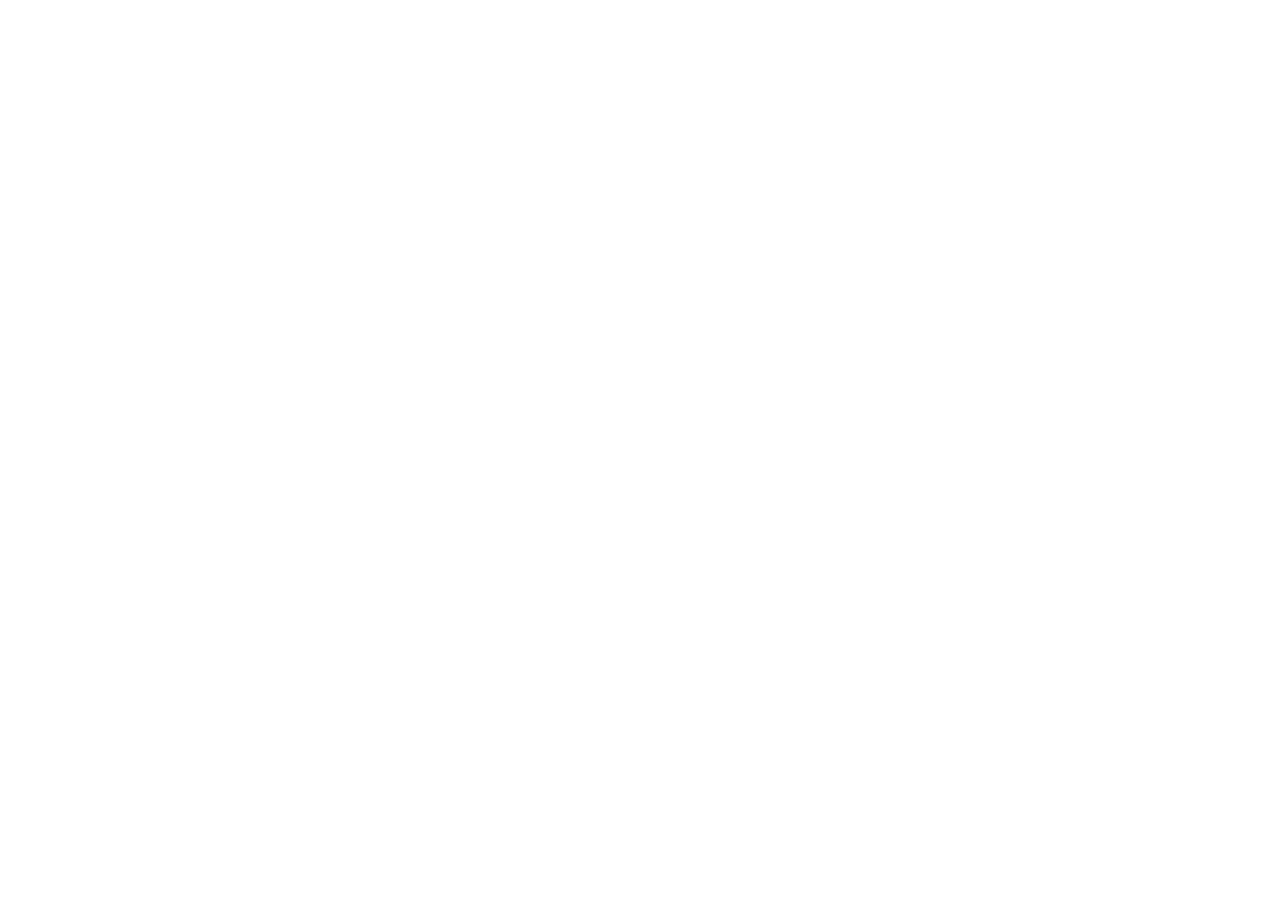
==== index.html @ 4a9e5aa3 "Added files" ====
<!DOCTYPE html>
<html>
<head>
  <!--
    If you are serving your web app in a path other than the root, change the
    href value below to reflect the base path you are serving from.

    The path provided below has to start and end with a slash "/" in order for
    it to work correctly.

    Fore more details:
    * https://developer.mozilla.org/en-US/docs/Web/HTML/Element/base
  -->
  <base href="/">

  <meta charset="UTF-8">
  <meta content="IE=Edge" http-equiv="X-UA-Compatible">
  <meta name="description" content="A new Flutter project.">

  <!-- iOS meta tags & icons -->
  <meta name="apple-mobile-web-app-capable" content="yes">
  <meta name="apple-mobile-web-app-status-bar-style" content="black">
  <meta name="apple-mobile-web-app-title" content="web_d">
  <link rel="apple-touch-icon" href="icons/Icon-192.png">

  <!-- Favicon -->
  <link rel="icon" type="image/png" href="favicon.png"/>

  <title>web_d</title>
  <link rel="manifest" href="manifest.json">
</head>
<body>
  <!-- This script installs service_worker.js to provide PWA functionality to
       application. For more information, see:
       https://developers.google.com/web/fundamentals/primers/service-workers -->
  <script>
    if ('serviceWorker' in navigator) {
      window.addEventListener('flutter-first-frame', function () {
        navigator.serviceWorker.register('flutter_service_worker.js?v=2835174766');
      });
    }
  </script>
  <script src="main.dart.js" type="application/javascript"></script>
</body>
</html>
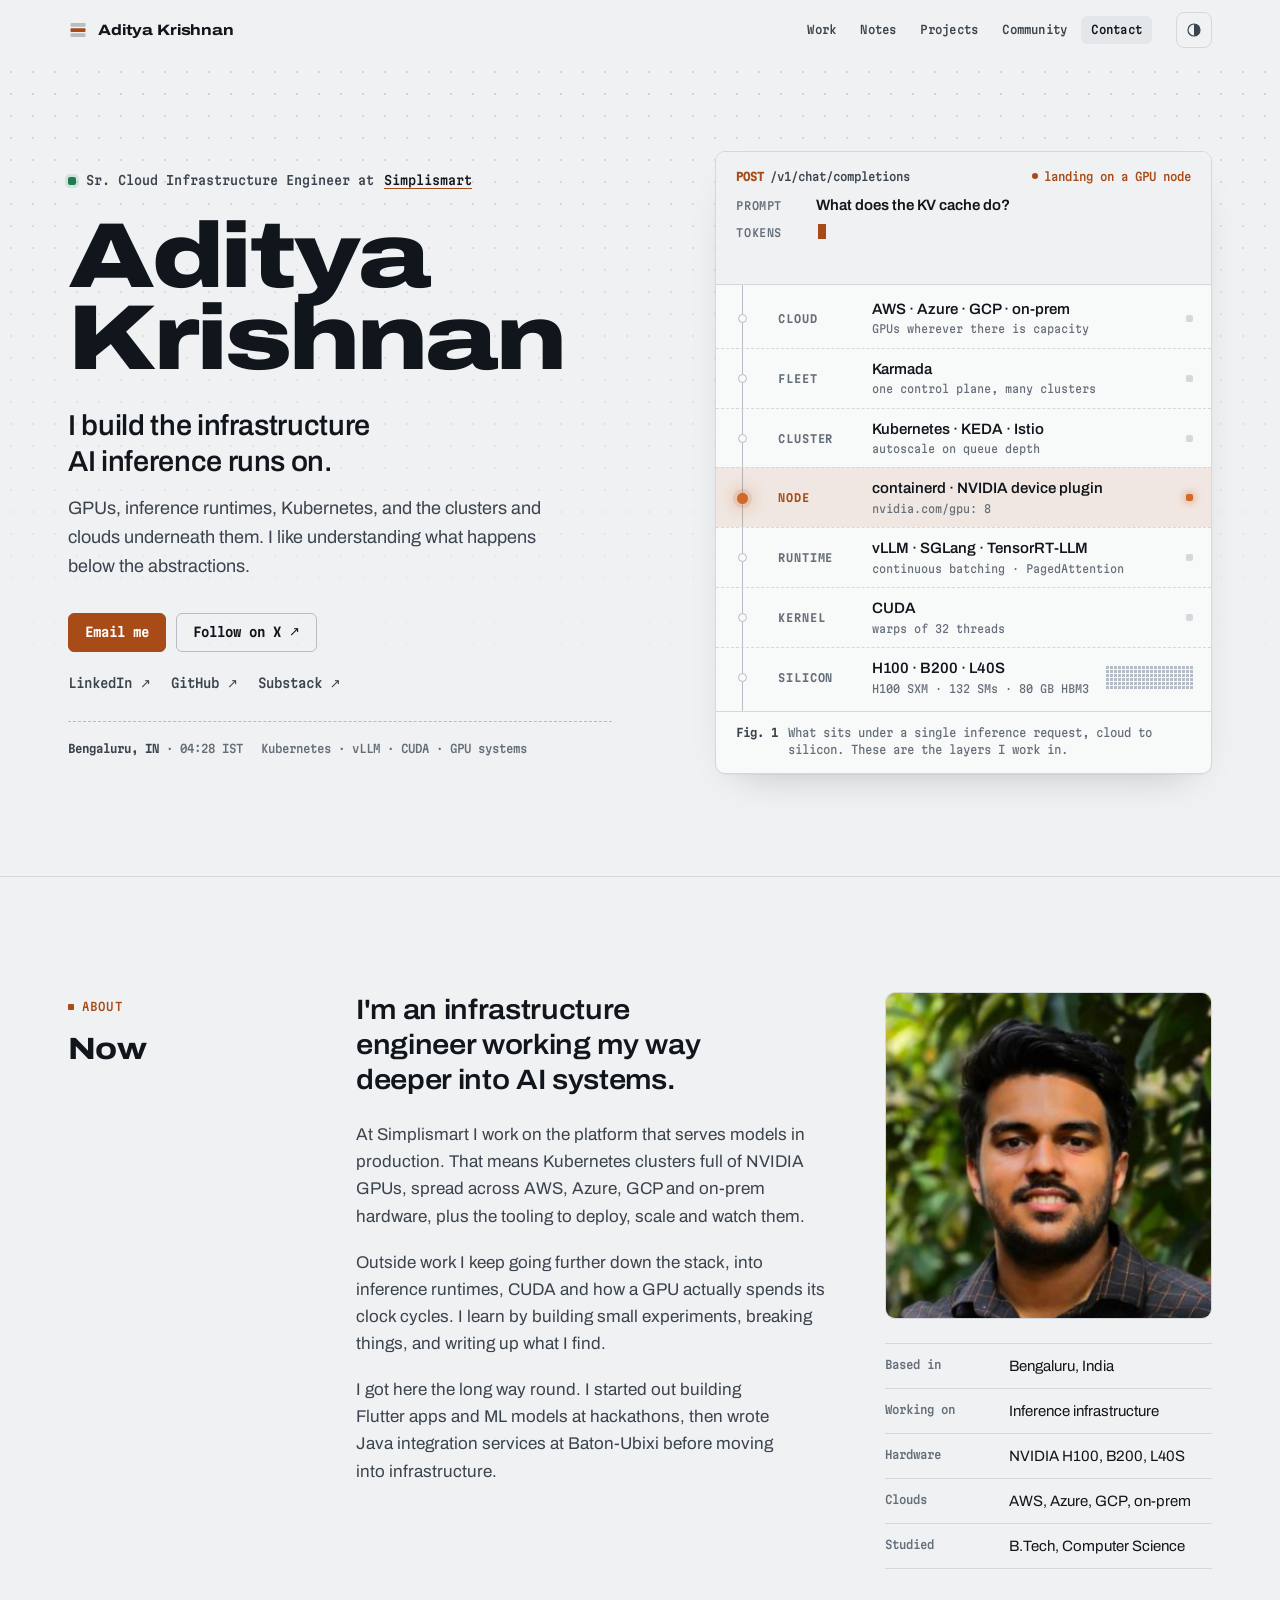
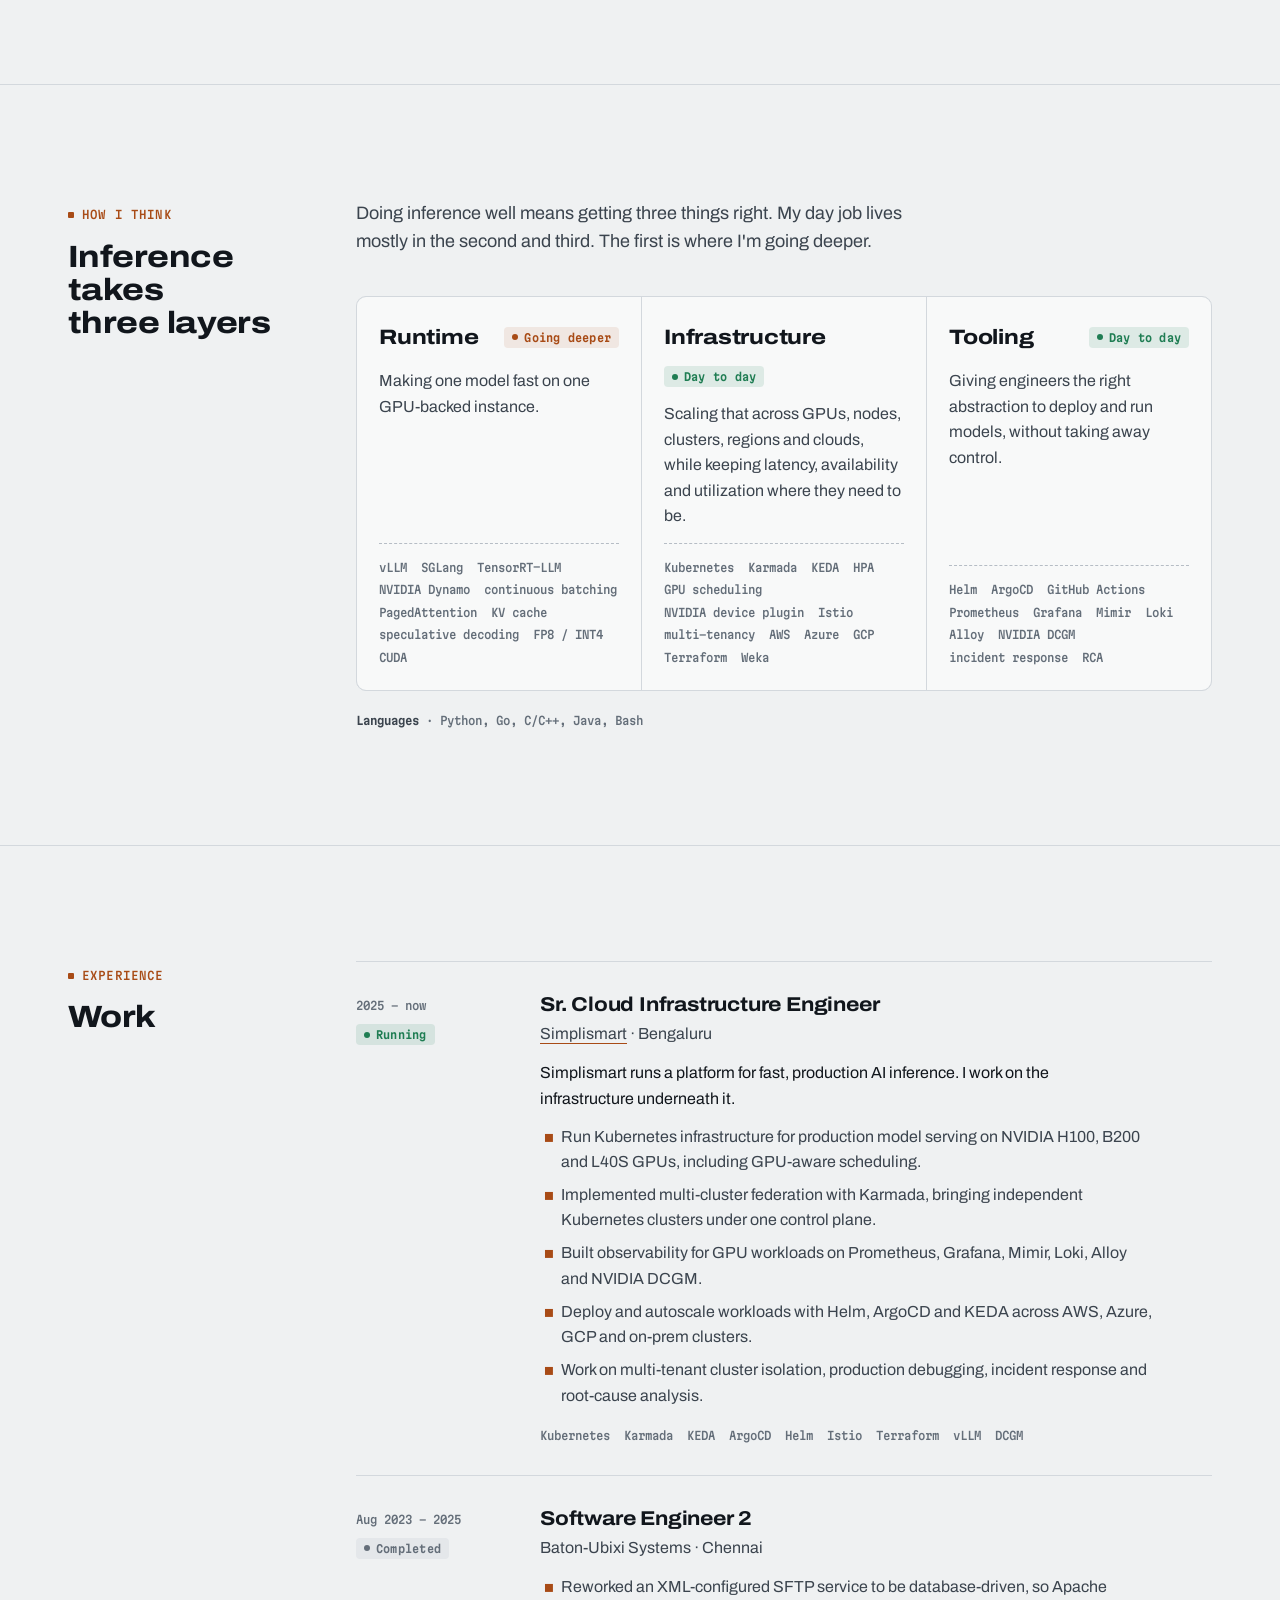
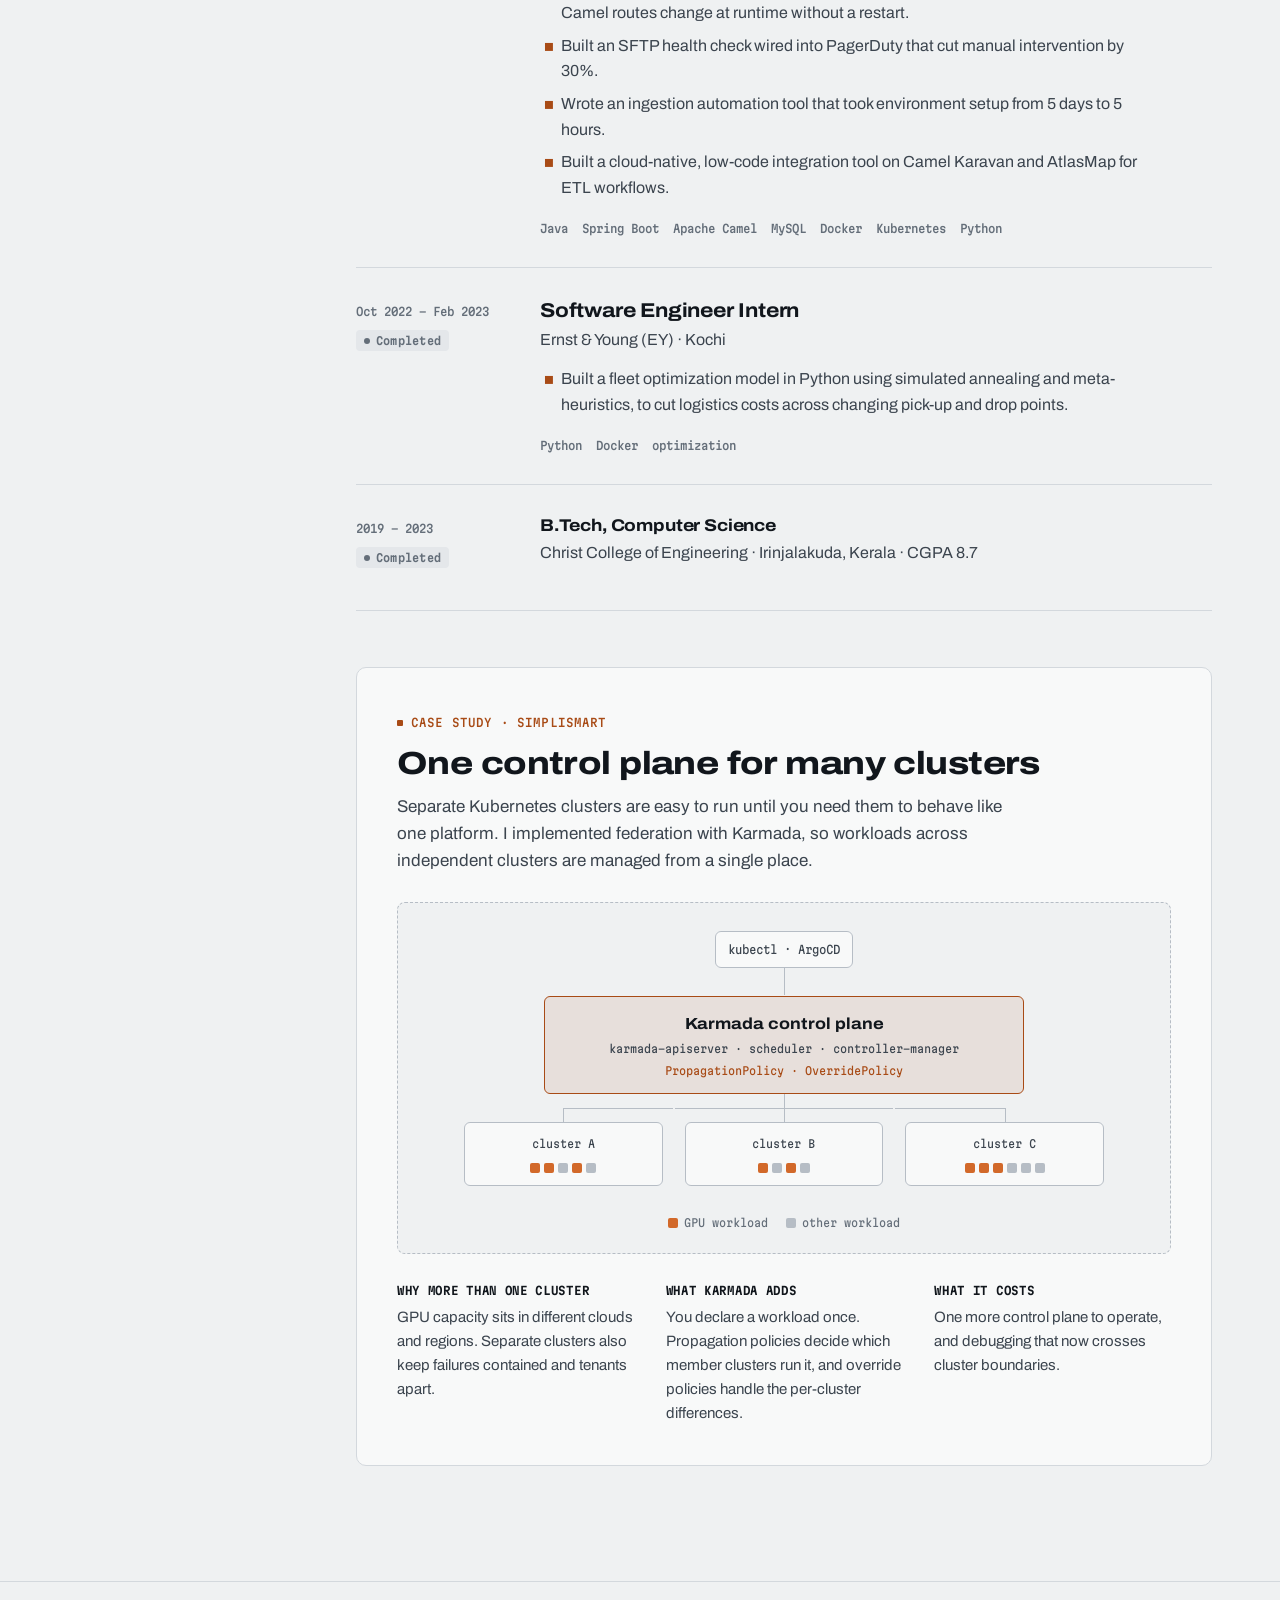
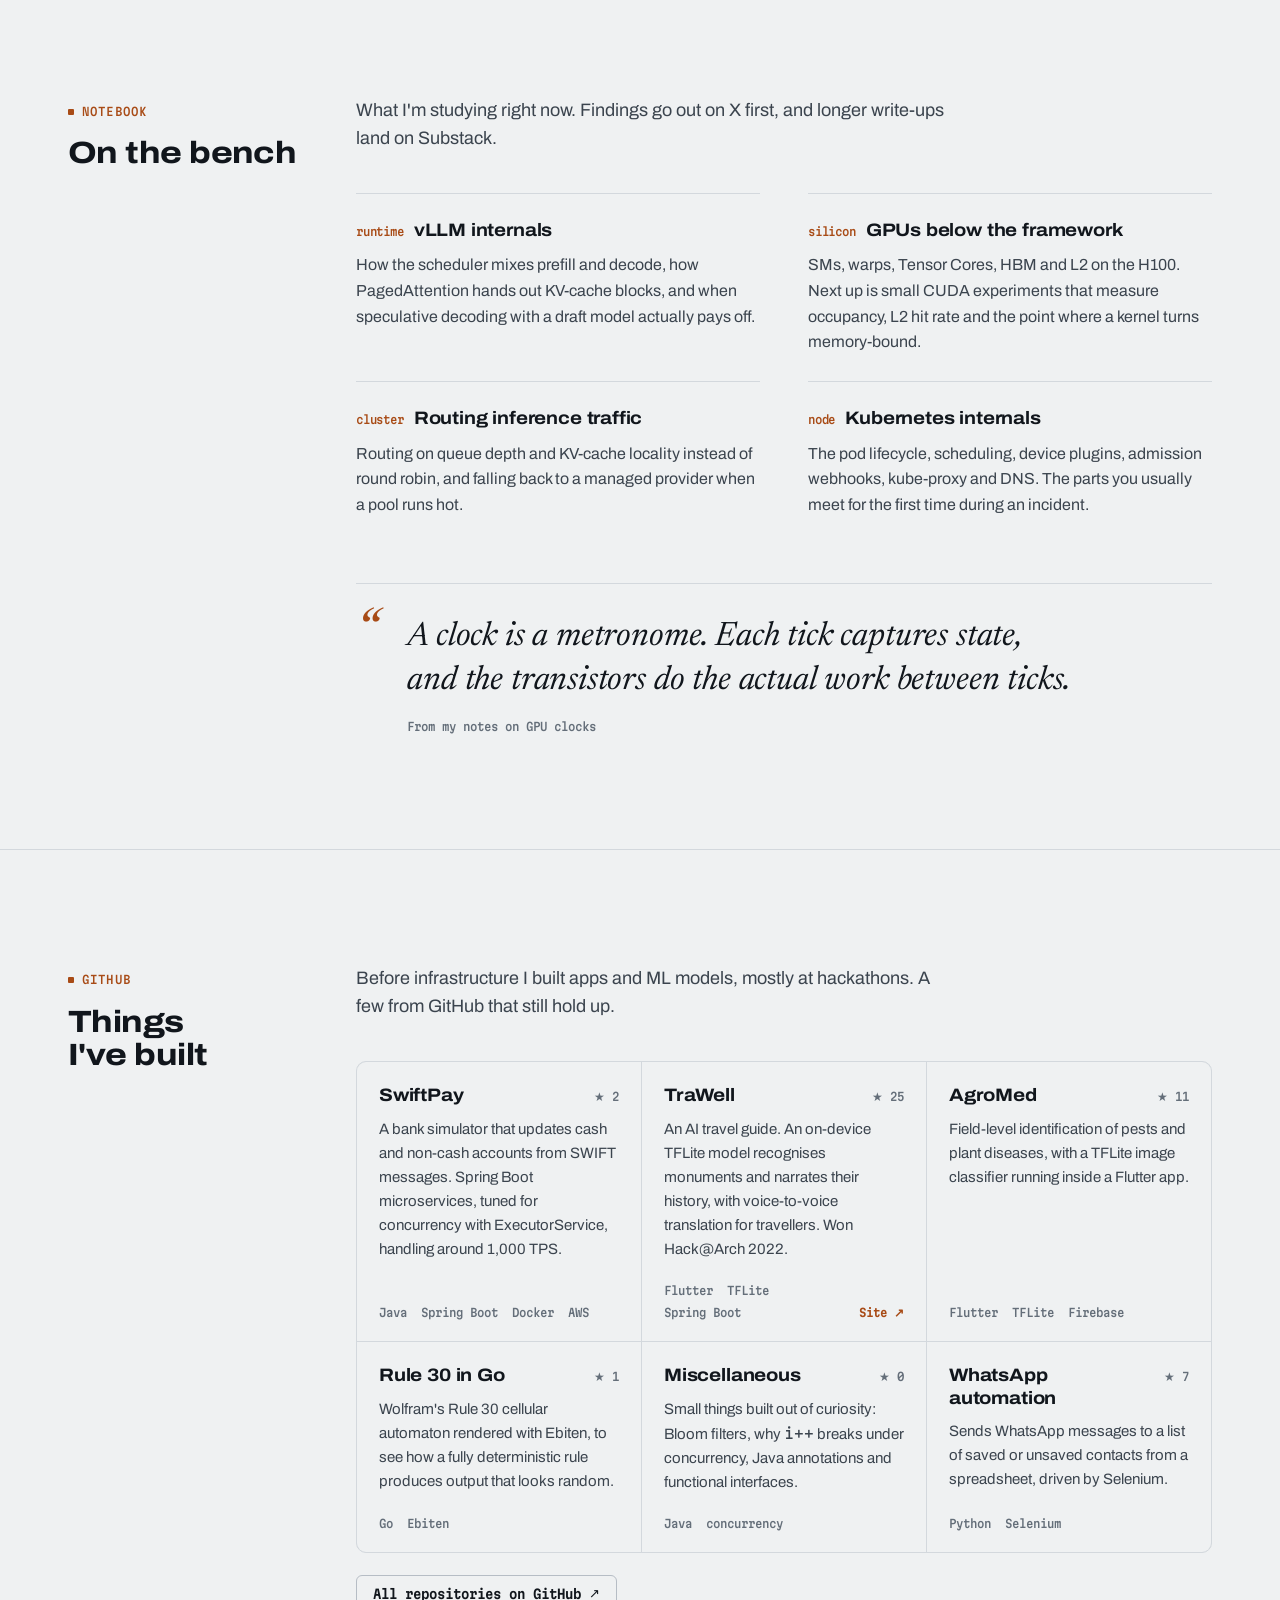
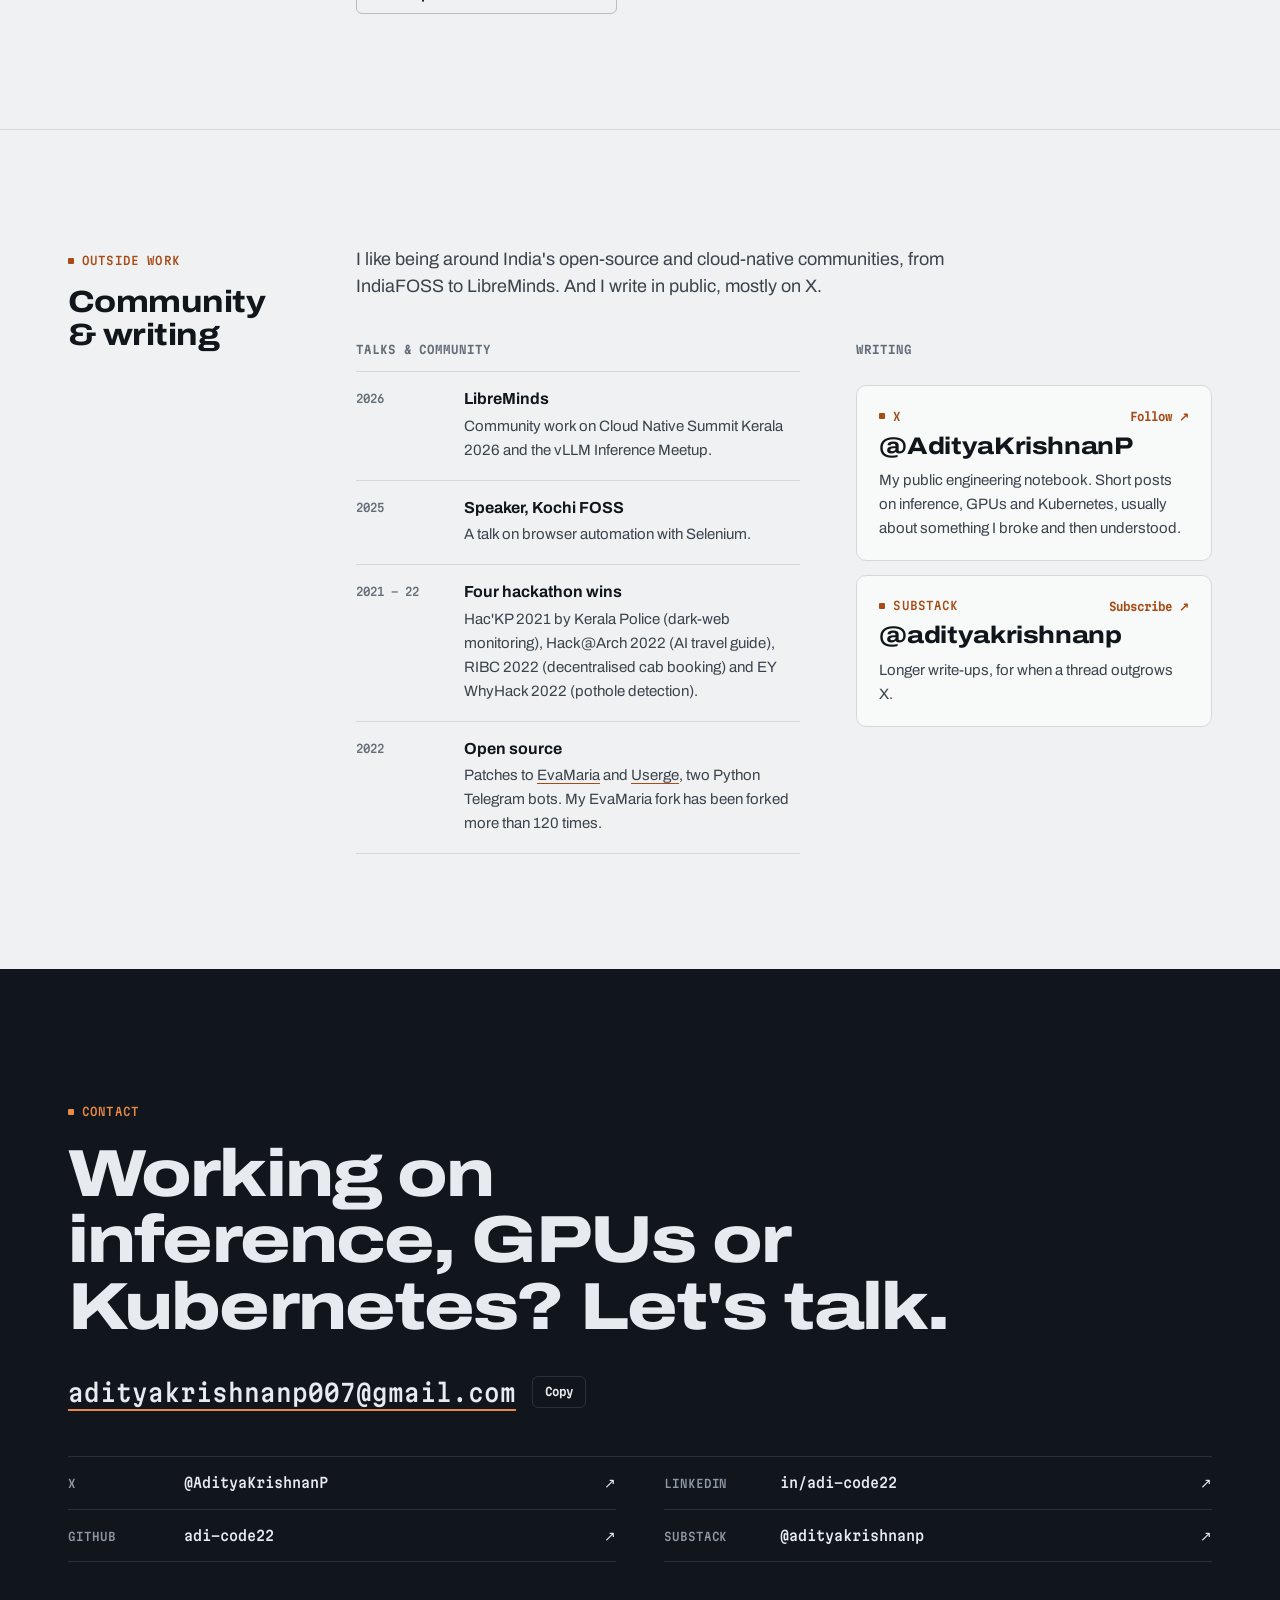
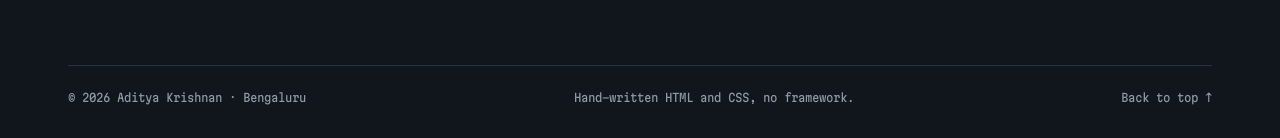
==== commit 4e864602: "Rebuild site as a static AI infrastructure portfolio Replace the compiled Flutter web build with han" ====
--- a/index.html
+++ b/index.html
@@ -1,45 +1,595 @@
-<!DOCTYPE html>
-<html>
+<!doctype html>
+<html lang="en">
 <head>
-  <!--
-    If you are serving your web app in a path other than the root, change the
-    href value below to reflect the base path you are serving from.
-
-    The path provided below has to start and end with a slash "/" in order for
-    it to work correctly.
-
-    Fore more details:
-    * https://developer.mozilla.org/en-US/docs/Web/HTML/Element/base
-  -->
-  <base href="/">
-
-  <meta charset="UTF-8">
-  <meta content="IE=Edge" http-equiv="X-UA-Compatible">
-  <meta name="description" content="A new Flutter project.">
-
-  <!-- iOS meta tags & icons -->
-  <meta name="apple-mobile-web-app-capable" content="yes">
-  <meta name="apple-mobile-web-app-status-bar-style" content="black">
-  <meta name="apple-mobile-web-app-title" content="web_d">
-  <link rel="apple-touch-icon" href="icons/Icon-192.png">
-
-  <!-- Favicon -->
-  <link rel="icon" type="image/png" href="favicon.png"/>
-
-  <title>web_d</title>
+  <meta charset="utf-8">
+  <meta name="viewport" content="width=device-width, initial-scale=1, viewport-fit=cover">
+  <title>Aditya Krishnan · AI infrastructure engineer</title>
+  <meta name="description" content="Aditya Krishnan is a Sr. Cloud Infrastructure Engineer at Simplismart in Bengaluru. He builds the infrastructure behind AI inference: GPUs, inference runtimes, Kubernetes, and multi-cluster, multi-cloud platforms.">
+  <meta name="author" content="Aditya Krishnan">
+  <link rel="canonical" href="https://imaditya.tech/">
+
+  <meta name="theme-color" content="#eff1f2" media="(prefers-color-scheme: light)">
+  <meta name="theme-color" content="#0b0f14" media="(prefers-color-scheme: dark)">
+
+  <meta property="og:type" content="profile">
+  <meta property="og:site_name" content="Aditya Krishnan">
+  <meta property="og:title" content="Aditya Krishnan · AI infrastructure engineer">
+  <meta property="og:description" content="Building the infrastructure behind AI inference. GPUs, inference runtimes, Kubernetes, and the clusters and clouds underneath them.">
+  <meta property="og:url" content="https://imaditya.tech/">
+  <meta property="og:image" content="https://imaditya.tech/assets/img/og.png">
+  <meta property="og:image:width" content="1200">
+  <meta property="og:image:height" content="630">
+  <meta property="og:image:alt" content="Aditya Krishnan, AI infrastructure engineer. Building the infrastructure behind AI inference.">
+  <meta property="profile:first_name" content="Aditya">
+  <meta property="profile:last_name" content="Krishnan">
+  <meta name="twitter:card" content="summary_large_image">
+  <meta name="twitter:site" content="@AdityaKrishnanP">
+  <meta name="twitter:creator" content="@AdityaKrishnanP">
+
+  <link rel="icon" href="favicon.svg" type="image/svg+xml">
+  <link rel="icon" href="favicon.png" type="image/png" sizes="48x48">
+  <link rel="apple-touch-icon" href="icons/apple-touch-icon.png">
   <link rel="manifest" href="manifest.json">
+
+  <link rel="preconnect" href="https://fonts.googleapis.com">
+  <link rel="preconnect" href="https://fonts.gstatic.com" crossorigin>
+  <link rel="stylesheet" href="https://fonts.googleapis.com/css2?family=Archivo:ital,wdth,wght@0,62..125,100..900;1,62..125,100..900&family=Martian+Mono:wdth,wght@75..112.5,100..800&family=Newsreader:ital,opsz,wght@1,6..72,400&display=swap">
+  <link rel="stylesheet" href="assets/css/site.css">
+
+  <script>
+    try {
+      var t = localStorage.getItem("theme");
+      if (t === "light" || t === "dark") document.documentElement.setAttribute("data-theme", t);
+    } catch (e) {}
+  </script>
+
+  <script type="application/ld+json">
+  {
+    "@context": "https://schema.org",
+    "@type": "Person",
+    "name": "Aditya Krishnan",
+    "url": "https://imaditya.tech/",
+    "image": "https://imaditya.tech/assets/img/aditya.jpg",
+    "jobTitle": "Sr. Cloud Infrastructure Engineer",
+    "worksFor": { "@type": "Organization", "name": "Simplismart", "url": "https://simplismart.ai" },
+    "address": { "@type": "PostalAddress", "addressLocality": "Bengaluru", "addressCountry": "IN" },
+    "alumniOf": { "@type": "CollegeOrUniversity", "name": "Christ College of Engineering, Irinjalakuda" },
+    "email": "mailto:adityakrishnanp007@gmail.com",
+    "knowsAbout": ["AI inference infrastructure", "Kubernetes", "GPU infrastructure", "vLLM", "CUDA", "Karmada", "Multi-cluster Kubernetes", "Observability", "Cloud infrastructure"],
+    "sameAs": [
+      "https://x.com/AdityaKrishnanP",
+      "https://www.linkedin.com/in/adi-code22/",
+      "https://github.com/adi-code22",
+      "https://substack.com/@adityakrishnanp"
+    ]
+  }
+  </script>
 </head>
 <body>
-  <!-- This script installs service_worker.js to provide PWA functionality to
-       application. For more information, see:
-       https://developers.google.com/web/fundamentals/primers/service-workers -->
-  <script>
-    if ('serviceWorker' in navigator) {
-      window.addEventListener('flutter-first-frame', function () {
-        navigator.serviceWorker.register('flutter_service_worker.js?v=2835174766');
-      });
-    }
-  </script>
-  <script src="main.dart.js" type="application/javascript"></script>
+  <a class="skip" href="#main">Skip to content</a>
+
+  <header class="nav" id="nav">
+    <div class="wrap nav__inner">
+      <a class="brand" href="#top" aria-label="Aditya Krishnan, back to top">
+        <svg class="brand__mark" viewBox="0 0 24 24" aria-hidden="true">
+          <rect x="3" y="3.5" width="18" height="4.5" rx="1"></rect>
+          <rect class="hl" x="3" y="9.75" width="18" height="4.5" rx="1"></rect>
+          <rect x="3" y="16" width="18" height="4.5" rx="1"></rect>
+        </svg>
+        <span>Aditya Krishnan</span>
+      </a>
+      <nav aria-label="Sections">
+        <ul class="nav__links">
+          <li><a href="#work">Work</a></li>
+          <li><a href="#bench">Notes</a></li>
+          <li><a href="#projects">Projects</a></li>
+          <li><a href="#community">Community</a></li>
+          <li class="nav__keep"><a href="#contact">Contact</a></li>
+        </ul>
+      </nav>
+      <button class="theme-toggle" id="theme-toggle" type="button" aria-label="Switch theme">
+        <svg viewBox="0 0 24 24" aria-hidden="true">
+          <circle cx="12" cy="12" r="8" fill="none" stroke="currentColor" stroke-width="1.6"></circle>
+          <path d="M12 4a8 8 0 0 1 0 16z" fill="currentColor"></path>
+        </svg>
+      </button>
+    </div>
+  </header>
+
+  <main id="main">
+
+    <!-- hero -->
+    <div class="hero-shell" id="top">
+      <section class="wrap hero" aria-labelledby="hero-name">
+        <div class="hero__text">
+          <p class="eyebrow"><span class="led" aria-hidden="true"></span>Sr. Cloud Infrastructure Engineer at <a href="https://simplismart.ai" rel="noopener">Simplismart</a></p>
+          <h1 class="hero__name" id="hero-name"><span>Aditya</span><span>Krishnan</span></h1>
+          <p class="hero__thesis">I build the infrastructure AI inference runs on.</p>
+          <p class="hero__sub">GPUs, inference runtimes, Kubernetes, and the clusters and clouds underneath them. I like understanding what happens below the abstractions.</p>
+          <div class="hero__actions">
+            <a class="btn btn--primary" href="mailto:adityakrishnanp007@gmail.com">Email me</a>
+            <a class="btn" href="https://x.com/AdityaKrishnanP" rel="noopener">Follow on X <span class="arrow" aria-hidden="true">↗</span></a>
+            <!-- Unhide once an up-to-date résumé is at resume/Adityakrishnan.pdf -->
+            <a class="btn" href="resume/Adityakrishnan.pdf" hidden>Résumé (PDF)</a>
+          </div>
+          <ul class="hero__links">
+            <li><a href="https://www.linkedin.com/in/adi-code22/" rel="noopener">LinkedIn <span class="arrow" aria-hidden="true">↗</span></a></li>
+            <li><a href="https://github.com/adi-code22" rel="noopener">GitHub <span class="arrow" aria-hidden="true">↗</span></a></li>
+            <li><a href="https://substack.com/@adityakrishnanp" rel="noopener">Substack <span class="arrow" aria-hidden="true">↗</span></a></li>
+          </ul>
+          <p class="hero__meta">
+            <span><b>Bengaluru, IN</b> · <time id="local-time">IST</time></span>
+            <span>Kubernetes · vLLM · CUDA · GPU systems</span>
+          </p>
+        </div>
+
+        <figure class="stack" id="stack" aria-labelledby="stack-cap">
+          <div class="stack__head">
+            <div class="stack__req">
+              <span><span class="stack__verb">POST</span>/v1/chat/completions</span>
+              <span class="stack__status" id="stack-status" data-state="ok">200 OK</span>
+            </div>
+            <dl class="stack__io">
+              <dt>Prompt</dt>
+              <dd class="stack__prompt" id="stack-prompt">What does the KV cache do?</dd>
+              <dt>Tokens</dt>
+              <dd class="stack__answer">
+                <span class="stack__sizer" aria-hidden="true">Decode is memory-bound. Batching reuses every weight read from HBM across many requests at once.</span>
+                <span class="stack__resp" id="stack-resp">It keeps the keys and values of tokens already processed, so each new token only computes its own.</span>
+              </dd>
+            </dl>
+          </div>
+
+          <div class="stack__body">
+            <ol class="stack__layers">
+              <li class="layer" data-status="entering a region">
+                <span class="layer__node" aria-hidden="true"></span>
+                <span class="layer__name">Cloud</span>
+                <span class="layer__what"><span class="layer__tools">AWS · Azure · GCP · on-prem</span><span class="layer__spec">GPUs wherever there is capacity</span></span>
+                <span class="layer__led" aria-hidden="true"></span>
+              </li>
+              <li class="layer" data-status="picking a cluster">
+                <span class="layer__node" aria-hidden="true"></span>
+                <span class="layer__name">Fleet</span>
+                <span class="layer__what"><span class="layer__tools">Karmada</span><span class="layer__spec">one control plane, many clusters</span></span>
+                <span class="layer__led" aria-hidden="true"></span>
+              </li>
+              <li class="layer" data-status="routing to a replica">
+                <span class="layer__node" aria-hidden="true"></span>
+                <span class="layer__name">Cluster</span>
+                <span class="layer__what"><span class="layer__tools">Kubernetes · KEDA · Istio</span><span class="layer__spec">autoscale on queue depth</span></span>
+                <span class="layer__led" aria-hidden="true"></span>
+              </li>
+              <li class="layer" data-status="landing on a GPU node">
+                <span class="layer__node" aria-hidden="true"></span>
+                <span class="layer__name">Node</span>
+                <span class="layer__what"><span class="layer__tools">containerd · NVIDIA device plugin</span><span class="layer__spec">nvidia.com/gpu: 8</span></span>
+                <span class="layer__led" aria-hidden="true"></span>
+              </li>
+              <li class="layer" data-status="joining a running batch">
+                <span class="layer__node" aria-hidden="true"></span>
+                <span class="layer__name">Runtime</span>
+                <span class="layer__what"><span class="layer__tools">vLLM · SGLang · TensorRT-LLM</span><span class="layer__spec">continuous batching · PagedAttention</span></span>
+                <span class="layer__led" aria-hidden="true"></span>
+              </li>
+              <li class="layer" data-status="launching kernels">
+                <span class="layer__node" aria-hidden="true"></span>
+                <span class="layer__name">Kernel</span>
+                <span class="layer__what"><span class="layer__tools">CUDA</span><span class="layer__spec">warps of 32 threads</span></span>
+                <span class="layer__led" aria-hidden="true"></span>
+              </li>
+              <li class="layer" data-status="running on 132 SMs">
+                <span class="layer__node" aria-hidden="true"></span>
+                <span class="layer__name">Silicon</span>
+                <span class="layer__what"><span class="layer__tools">H100 · B200 · L40S</span><span class="layer__spec">H100 SXM · 132 SMs · 80 GB HBM3</span></span>
+                <span class="sm-grid" id="sm-grid" aria-hidden="true"></span>
+              </li>
+            </ol>
+            <span class="stack__packet" id="stack-packet" aria-hidden="true"></span>
+          </div>
+
+          <figcaption class="stack__cap" id="stack-cap"><b>Fig. 1</b><span>What sits under a single inference request, cloud to silicon. These are the layers I work in.</span></figcaption>
+        </figure>
+      </section>
+    </div>
+
+    <!-- now -->
+    <section class="section" id="now" aria-labelledby="now-h">
+      <div class="wrap section__grid">
+        <header class="section__head">
+          <p class="label">About</p>
+          <h2 class="section__title" id="now-h">Now</h2>
+        </header>
+
+        <div class="now">
+          <div>
+            <p class="now__opener">I'm an infrastructure engineer working my way deeper into AI systems.</p>
+            <div class="prose">
+              <p>At Simplismart I work on the platform that serves models in production. That means Kubernetes clusters full of NVIDIA GPUs, spread across AWS, Azure, GCP and on-prem hardware, plus the tooling to deploy, scale and watch them.</p>
+              <p>Outside work I keep going further down the stack, into inference runtimes, CUDA and how a GPU actually spends its clock cycles. I learn by building small experiments, breaking things, and writing up what I find.</p>
+              <p>I got here the long way round. I started out building Flutter apps and ML models at hackathons, then wrote Java integration services at Baton-Ubixi before moving into infrastructure.</p>
+            </div>
+          </div>
+
+          <div class="now__side">
+            <figure class="now__photo">
+              <img src="assets/img/aditya.jpg" alt="Portrait of Aditya Krishnan" width="720" height="720" loading="lazy" decoding="async">
+            </figure>
+            <dl class="facts">
+              <div><dt>Based in</dt><dd>Bengaluru, India</dd></div>
+              <div><dt>Working on</dt><dd>Inference infrastructure</dd></div>
+              <div><dt>Hardware</dt><dd>NVIDIA H100, B200, L40S</dd></div>
+              <div><dt>Clouds</dt><dd>AWS, Azure, GCP, on-prem</dd></div>
+              <div><dt>Studied</dt><dd>B.Tech, Computer Science</dd></div>
+            </dl>
+          </div>
+        </div>
+      </div>
+    </section>
+
+    <!-- three layers -->
+    <section class="section" id="layers" aria-labelledby="layers-h">
+      <div class="wrap section__grid">
+        <header class="section__head">
+          <p class="label">How I think</p>
+          <h2 class="section__title" id="layers-h">Inference takes three layers</h2>
+        </header>
+
+        <div>
+          <p class="lead">Doing inference well means getting three things right. My day job lives mostly in the second and third. The first is where I'm going deeper.</p>
+          <div class="layers3">
+            <article class="layer3">
+              <div class="layer3__top">
+                <h3>Runtime</h3>
+                <span class="pill pill--accent">Going deeper</span>
+              </div>
+              <p>Making one model fast on one GPU-backed instance.</p>
+              <ul class="tags">
+                <li>vLLM</li><li>SGLang</li><li>TensorRT-LLM</li><li>NVIDIA Dynamo</li><li>continuous batching</li><li>PagedAttention</li><li>KV cache</li><li>speculative decoding</li><li>FP8 / INT4</li><li>CUDA</li>
+              </ul>
+            </article>
+            <article class="layer3">
+              <div class="layer3__top">
+                <h3>Infrastructure</h3>
+                <span class="pill pill--ok">Day to day</span>
+              </div>
+              <p>Scaling that across GPUs, nodes, clusters, regions and clouds, while keeping latency, availability and utilization where they need to be.</p>
+              <ul class="tags">
+                <li>Kubernetes</li><li>Karmada</li><li>KEDA</li><li>HPA</li><li>GPU scheduling</li><li>NVIDIA device plugin</li><li>Istio</li><li>multi-tenancy</li><li>AWS</li><li>Azure</li><li>GCP</li><li>Terraform</li><li>Weka</li>
+              </ul>
+            </article>
+            <article class="layer3">
+              <div class="layer3__top">
+                <h3>Tooling</h3>
+                <span class="pill pill--ok">Day to day</span>
+              </div>
+              <p>Giving engineers the right abstraction to deploy and run models, without taking away control.</p>
+              <ul class="tags">
+                <li>Helm</li><li>ArgoCD</li><li>GitHub Actions</li><li>Prometheus</li><li>Grafana</li><li>Mimir</li><li>Loki</li><li>Alloy</li><li>NVIDIA DCGM</li><li>incident response</li><li>RCA</li>
+              </ul>
+            </article>
+          </div>
+          <p class="langs"><b>Languages</b> · Python, Go, C/C++, Java, Bash</p>
+        </div>
+      </div>
+    </section>
+
+    <!-- work -->
+    <section class="section" id="work" aria-labelledby="work-h">
+      <div class="wrap section__grid">
+        <header class="section__head">
+          <p class="label">Experience</p>
+          <h2 class="section__title" id="work-h">Work</h2>
+        </header>
+
+        <div>
+          <div class="jobs">
+            <article class="job">
+              <div class="job__when"><span>2025 – now</span><span class="pill pill--ok">Running</span></div>
+              <div>
+                <h3 class="job__role">Sr. Cloud Infrastructure Engineer</h3>
+                <p class="job__org"><a href="https://simplismart.ai" rel="noopener">Simplismart</a> · Bengaluru</p>
+                <p class="job__summary">Simplismart runs a platform for fast, production AI inference. I work on the infrastructure underneath it.</p>
+                <ul class="job__points">
+                  <li>Run Kubernetes infrastructure for production model serving on NVIDIA H100, B200 and L40S GPUs, including GPU-aware scheduling.</li>
+                  <li>Implemented multi-cluster federation with Karmada, bringing independent Kubernetes clusters under one control plane.</li>
+                  <li>Built observability for GPU workloads on Prometheus, Grafana, Mimir, Loki, Alloy and NVIDIA DCGM.</li>
+                  <li>Deploy and autoscale workloads with Helm, ArgoCD and KEDA across AWS, Azure, GCP and on-prem clusters.</li>
+                  <li>Work on multi-tenant cluster isolation, production debugging, incident response and root-cause analysis.</li>
+                </ul>
+                <ul class="tags">
+                  <li>Kubernetes</li><li>Karmada</li><li>KEDA</li><li>ArgoCD</li><li>Helm</li><li>Istio</li><li>Terraform</li><li>vLLM</li><li>DCGM</li>
+                </ul>
+              </div>
+            </article>
+
+            <article class="job">
+              <div class="job__when"><span>Aug 2023 – 2025</span><span class="pill">Completed</span></div>
+              <div>
+                <h3 class="job__role">Software Engineer 2</h3>
+                <p class="job__org">Baton-Ubixi Systems · Chennai</p>
+                <ul class="job__points">
+                  <li>Reworked an XML-configured SFTP service to be database-driven, so Apache Camel routes change at runtime without a restart.</li>
+                  <li>Built an SFTP health check wired into PagerDuty that cut manual intervention by 30%.</li>
+                  <li>Wrote an ingestion automation tool that took environment setup from 5 days to 5 hours.</li>
+                  <li>Built a cloud-native, low-code integration tool on Camel Karavan and AtlasMap for ETL workflows.</li>
+                </ul>
+                <ul class="tags">
+                  <li>Java</li><li>Spring Boot</li><li>Apache Camel</li><li>MySQL</li><li>Docker</li><li>Kubernetes</li><li>Python</li>
+                </ul>
+              </div>
+            </article>
+
+            <article class="job">
+              <div class="job__when"><span>Oct 2022 – Feb 2023</span><span class="pill">Completed</span></div>
+              <div>
+                <h3 class="job__role">Software Engineer Intern</h3>
+                <p class="job__org">Ernst &amp; Young (EY) · Kochi</p>
+                <ul class="job__points">
+                  <li>Built a fleet optimization model in Python using simulated annealing and meta-heuristics, to cut logistics costs across changing pick-up and drop points.</li>
+                </ul>
+                <ul class="tags">
+                  <li>Python</li><li>Docker</li><li>optimization</li>
+                </ul>
+              </div>
+            </article>
+
+            <article class="job job--edu">
+              <div class="job__when"><span>2019 – 2023</span><span class="pill">Completed</span></div>
+              <div>
+                <h3 class="job__role">B.Tech, Computer Science</h3>
+                <p class="job__org">Christ College of Engineering · Irinjalakuda, Kerala · CGPA 8.7</p>
+              </div>
+            </article>
+          </div>
+
+          <article class="case" aria-labelledby="case-h">
+            <p class="label">Case study · Simplismart</p>
+            <h3 class="case__title" id="case-h">One control plane for many clusters</h3>
+            <p class="case__lede">Separate Kubernetes clusters are easy to run until you need them to behave like one platform. I implemented federation with Karmada, so workloads across independent clusters are managed from a single place.</p>
+
+            <div class="fed" role="img" aria-label="Diagram: kubectl and ArgoCD talk to the Karmada control plane, which uses propagation and override policies to place workloads on three member clusters, A, B and C, each running its own pods.">
+              <div class="fed__src">kubectl · ArgoCD</div>
+              <div class="fed__cp">
+                <strong>Karmada control plane</strong>
+                <span>karmada-apiserver · scheduler · controller-manager</span>
+                <span class="fed__policy">PropagationPolicy · OverridePolicy</span>
+              </div>
+              <div class="fed__members">
+                <div class="fed__cluster"><span>cluster A</span><span class="pods"><i class="gpu"></i><i class="gpu"></i><i></i><i class="gpu"></i><i></i></span></div>
+                <div class="fed__cluster"><span>cluster B</span><span class="pods"><i class="gpu"></i><i></i><i class="gpu"></i><i></i></span></div>
+                <div class="fed__cluster"><span>cluster C</span><span class="pods"><i class="gpu"></i><i class="gpu"></i><i class="gpu"></i><i></i><i></i><i></i></span></div>
+              </div>
+              <div class="fed__legend"><span><i class="gpu"></i>GPU workload</span><span><i></i>other workload</span></div>
+            </div>
+
+            <div class="case__notes">
+              <div>
+                <h4>Why more than one cluster</h4>
+                <p>GPU capacity sits in different clouds and regions. Separate clusters also keep failures contained and tenants apart.</p>
+              </div>
+              <div>
+                <h4>What Karmada adds</h4>
+                <p>You declare a workload once. Propagation policies decide which member clusters run it, and override policies handle the per-cluster differences.</p>
+              </div>
+              <div>
+                <h4>What it costs</h4>
+                <p>One more control plane to operate, and debugging that now crosses cluster boundaries.</p>
+              </div>
+            </div>
+          </article>
+        </div>
+      </div>
+    </section>
+
+    <!-- bench -->
+    <section class="section" id="bench" aria-labelledby="bench-h">
+      <div class="wrap section__grid">
+        <header class="section__head">
+          <p class="label">Notebook</p>
+          <h2 class="section__title" id="bench-h">On the bench</h2>
+        </header>
+
+        <div>
+          <p class="lead">What I'm studying right now. Findings go out on X first, and longer write-ups land on Substack.</p>
+          <div class="bench">
+            <article class="bench__item">
+              <h3><span>runtime</span>vLLM internals</h3>
+              <p>How the scheduler mixes prefill and decode, how PagedAttention hands out KV-cache blocks, and when speculative decoding with a draft model actually pays off.</p>
+            </article>
+            <article class="bench__item">
+              <h3><span>silicon</span>GPUs below the framework</h3>
+              <p>SMs, warps, Tensor Cores, HBM and L2 on the H100. Next up is small CUDA experiments that measure occupancy, L2 hit rate and the point where a kernel turns memory-bound.</p>
+            </article>
+            <article class="bench__item">
+              <h3><span>cluster</span>Routing inference traffic</h3>
+              <p>Routing on queue depth and KV-cache locality instead of round robin, and falling back to a managed provider when a pool runs hot.</p>
+            </article>
+            <article class="bench__item">
+              <h3><span>node</span>Kubernetes internals</h3>
+              <p>The pod lifecycle, scheduling, device plugins, admission webhooks, kube-proxy and DNS. The parts you usually meet for the first time during an incident.</p>
+            </article>
+          </div>
+
+          <figure class="note">
+            <blockquote>A clock is a metronome. Each tick captures state, and the transistors do the actual work between ticks.</blockquote>
+            <figcaption>From my notes on GPU clocks</figcaption>
+          </figure>
+        </div>
+      </div>
+    </section>
+
+    <!-- projects -->
+    <section class="section" id="projects" aria-labelledby="projects-h">
+      <div class="wrap section__grid">
+        <header class="section__head">
+          <p class="label">GitHub</p>
+          <h2 class="section__title" id="projects-h">Things I've built</h2>
+        </header>
+
+        <div>
+          <p class="lead">Before infrastructure I built apps and ML models, mostly at hackathons. A few from GitHub that still hold up.</p>
+          <div class="rack">
+            <article class="proj">
+              <div class="proj__top">
+                <h3 class="proj__name"><a href="https://github.com/adi-code22/SwiftPay" rel="noopener">SwiftPay</a></h3>
+                <span class="proj__stars" aria-label="2 stars">★ 2</span>
+              </div>
+              <p>A bank simulator that updates cash and non-cash accounts from SWIFT messages. Spring Boot microservices, tuned for concurrency with ExecutorService, handling around 1,000 TPS.</p>
+              <div class="proj__foot">
+                <ul class="tags"><li>Java</li><li>Spring Boot</li><li>Docker</li><li>AWS</li></ul>
+              </div>
+            </article>
+
+            <article class="proj">
+              <div class="proj__top">
+                <h3 class="proj__name"><a href="https://github.com/adi-code22/TraWell-App" rel="noopener">TraWell</a></h3>
+                <span class="proj__stars" aria-label="25 stars">★ 25</span>
+              </div>
+              <p>An AI travel guide. An on-device TFLite model recognises monuments and narrates their history, with voice-to-voice translation for travellers. Won Hack@Arch 2022.</p>
+              <div class="proj__foot">
+                <ul class="tags"><li>Flutter</li><li>TFLite</li><li>Spring Boot</li></ul>
+                <a class="proj__extra" href="https://trawel01.netlify.app/" rel="noopener">Site ↗</a>
+              </div>
+            </article>
+
+            <article class="proj">
+              <div class="proj__top">
+                <h3 class="proj__name"><a href="https://github.com/adi-code22/AgroMed-App" rel="noopener">AgroMed</a></h3>
+                <span class="proj__stars" aria-label="11 stars">★ 11</span>
+              </div>
+              <p>Field-level identification of pests and plant diseases, with a TFLite image classifier running inside a Flutter app.</p>
+              <div class="proj__foot">
+                <ul class="tags"><li>Flutter</li><li>TFLite</li><li>Firebase</li></ul>
+              </div>
+            </article>
+
+            <article class="proj">
+              <div class="proj__top">
+                <h3 class="proj__name"><a href="https://github.com/adi-code22/cellular-automata-rule30" rel="noopener">Rule 30 in Go</a></h3>
+                <span class="proj__stars" aria-label="1 star">★ 1</span>
+              </div>
+              <p>Wolfram's Rule 30 cellular automaton rendered with Ebiten, to see how a fully deterministic rule produces output that looks random.</p>
+              <div class="proj__foot">
+                <ul class="tags"><li>Go</li><li>Ebiten</li></ul>
+              </div>
+            </article>
+
+            <article class="proj">
+              <div class="proj__top">
+                <h3 class="proj__name"><a href="https://github.com/adi-code22/Miscellaneous" rel="noopener">Miscellaneous</a></h3>
+                <span class="proj__stars" aria-label="0 stars">★ 0</span>
+              </div>
+              <p>Small things built out of curiosity: Bloom filters, why <code class="mono">i++</code> breaks under concurrency, Java annotations and functional interfaces.</p>
+              <div class="proj__foot">
+                <ul class="tags"><li>Java</li><li>concurrency</li></ul>
+              </div>
+            </article>
+
+            <article class="proj">
+              <div class="proj__top">
+                <h3 class="proj__name"><a href="https://github.com/adi-code22/Python-Automation-WhatsApp" rel="noopener">WhatsApp automation</a></h3>
+                <span class="proj__stars" aria-label="7 stars">★ 7</span>
+              </div>
+              <p>Sends WhatsApp messages to a list of saved or unsaved contacts from a spreadsheet, driven by Selenium.</p>
+              <div class="proj__foot">
+                <ul class="tags"><li>Python</li><li>Selenium</li></ul>
+              </div>
+            </article>
+          </div>
+          <a class="btn more" href="https://github.com/adi-code22?tab=repositories" rel="noopener">All repositories on GitHub <span class="arrow" aria-hidden="true">↗</span></a>
+        </div>
+      </div>
+    </section>
+
+    <!-- community & writing -->
+    <section class="section" id="community" aria-labelledby="community-h">
+      <div class="wrap section__grid">
+        <header class="section__head">
+          <p class="label">Outside work</p>
+          <h2 class="section__title" id="community-h">Community &amp; writing</h2>
+        </header>
+
+        <div>
+          <p class="lead">I like being around India's open-source and cloud-native communities, from IndiaFOSS to LibreMinds. And I write in public, mostly on X.</p>
+          <div class="community">
+            <div>
+              <h3 class="sub-h">Talks &amp; community</h3>
+              <ul class="log">
+                <li>
+                  <span class="log__when">2026</span>
+                  <div>
+                    <h4>LibreMinds</h4>
+                    <p>Community work on Cloud Native Summit Kerala 2026 and the vLLM Inference Meetup.</p>
+                  </div>
+                </li>
+                <li>
+                  <span class="log__when">2025</span>
+                  <div>
+                    <h4>Speaker, Kochi FOSS</h4>
+                    <p>A talk on browser automation with Selenium.</p>
+                  </div>
+                </li>
+                <li>
+                  <span class="log__when">2021 – 22</span>
+                  <div>
+                    <h4>Four hackathon wins</h4>
+                    <p>Hac'KP 2021 by Kerala Police (dark-web monitoring), Hack@Arch 2022 (AI travel guide), RIBC 2022 (decentralised cab booking) and EY WhyHack 2022 (pothole detection).</p>
+                  </div>
+                </li>
+                <li>
+                  <span class="log__when">2022</span>
+                  <div>
+                    <h4>Open source</h4>
+                    <p>Patches to <a href="https://github.com/EvamariaTG/EvaMaria" rel="noopener">EvaMaria</a> and <a href="https://github.com/UsergeTeam/Userge" rel="noopener">Userge</a>, two Python Telegram bots. My EvaMaria fork has been forked more than 120 times.</p>
+                  </div>
+                </li>
+              </ul>
+            </div>
+
+            <div class="channels">
+              <h3 class="sub-h">Writing</h3>
+              <a class="channel" href="https://x.com/AdityaKrishnanP" rel="noopener">
+                <span class="channel__top"><span class="label">X</span><span class="channel__cta">Follow ↗</span></span>
+                <span class="channel__handle">@AdityaKrishnanP</span>
+                <p>My public engineering notebook. Short posts on inference, GPUs and Kubernetes, usually about something I broke and then understood.</p>
+              </a>
+              <a class="channel" href="https://substack.com/@adityakrishnanp" rel="noopener">
+                <span class="channel__top"><span class="label">Substack</span><span class="channel__cta">Subscribe ↗</span></span>
+                <span class="channel__handle">@adityakrishnanp</span>
+                <p>Longer write-ups, for when a thread outgrows X.</p>
+              </a>
+            </div>
+          </div>
+        </div>
+      </div>
+    </section>
+
+    <!-- contact -->
+    <section class="contact" id="contact" aria-labelledby="contact-h">
+      <div class="wrap">
+        <p class="label">Contact</p>
+        <h2 class="contact__h" id="contact-h">Working on inference, GPUs or Kubernetes? Let's talk.</h2>
+        <div class="contact__mail">
+          <a class="mail" href="mailto:adityakrishnanp007@gmail.com">adityakrishnanp007@gmail.com</a>
+          <button class="btn btn--small" id="copy-email" type="button" data-email="adityakrishnanp007@gmail.com">Copy</button>
+        </div>
+        <ul class="endpoints">
+          <li><a href="https://x.com/AdityaKrishnanP" rel="noopener"><span class="ep__k">X</span><span class="ep__v">@AdityaKrishnanP</span><span aria-hidden="true">↗</span></a></li>
+          <li><a href="https://www.linkedin.com/in/adi-code22/" rel="noopener"><span class="ep__k">LinkedIn</span><span class="ep__v">in/adi-code22</span><span aria-hidden="true">↗</span></a></li>
+          <li><a href="https://github.com/adi-code22" rel="noopener"><span class="ep__k">GitHub</span><span class="ep__v">adi-code22</span><span aria-hidden="true">↗</span></a></li>
+          <li><a href="https://substack.com/@adityakrishnanp" rel="noopener"><span class="ep__k">Substack</span><span class="ep__v">@adityakrishnanp</span><span aria-hidden="true">↗</span></a></li>
+        </ul>
+
+        <footer class="footer">
+          <span>© <span id="year">2026</span> Aditya Krishnan · Bengaluru</span>
+          <span>Hand-written HTML and CSS, no framework.</span>
+          <a href="#top">Back to top ↑</a>
+        </footer>
+      </div>
+    </section>
+  </main>
+
+  <script src="assets/js/site.js" defer></script>
 </body>
 </html>
--- a/assets/css/site.css
+++ b/assets/css/site.css
@@ -0,0 +1,1748 @@
+/* ---------------------------------------------------------------
+   imaditya.tech
+   Palette: copper on steel. One accent (copper), cool neutrals.
+   Type: Archivo (expanded for display), Martian Mono (labels, specs),
+         Newsreader italic (notes only).
+---------------------------------------------------------------- */
+
+:root {
+  color-scheme: light;
+
+  --bg: #eff1f2;
+  --bg-raised: #f8f9f9;
+  --bg-sunk: #e4e7ea;
+  --ink: #11161c;
+  --ink-2: #3b444e;
+  --muted: #646e79;
+  --line: #d3d8dd;
+  --line-strong: #b6bdc5;
+  --accent: #a84b16;
+  --accent-hi: #d2692a;
+  --accent-soft: rgb(168 75 22 / 0.1);
+  --on-accent: #ffffff;
+  --ok: #1f7d53;
+  --ok-soft: rgb(31 125 83 / 0.12);
+  --shadow: 0 1px 0 rgb(17 22 28 / 0.04), 0 18px 40px -24px rgb(17 22 28 / 0.28);
+
+  /* the contact band stays dark in both themes */
+  --inv-bg: #11161c;
+  --inv-ink: #e7eaee;
+  --inv-muted: #8f99a5;
+  --inv-line: #28323d;
+  --inv-accent: #e8894a;
+
+  --f-display: "Archivo", "Helvetica Neue", Arial, sans-serif;
+  --f-body: "Archivo", system-ui, -apple-system, "Segoe UI", Roboto, sans-serif;
+  --f-mono: "Martian Mono", ui-monospace, "SF Mono", Menlo, Consolas, monospace;
+  --f-note: "Newsreader", Georgia, "Times New Roman", serif;
+
+  --t-xs: 0.71875rem;
+  --t-sm: 0.875rem;
+  --t-base: 1rem;
+  --t-md: 1.125rem;
+  --t-lg: 1.375rem;
+  --t-xl: clamp(1.625rem, 2.4vw, 2.125rem);
+
+  --gutter: clamp(16px, 4vw, 48px);
+  --max: 1240px;
+  --nav-h: 60px;
+  --radius: 10px;
+}
+
+@media (prefers-color-scheme: dark) {
+  :root:not([data-theme="light"]) {
+    color-scheme: dark;
+    --bg: #0b0f14;
+    --bg-raised: #11171e;
+    --bg-sunk: #161d25;
+    --ink: #e7eaee;
+    --ink-2: #b4bcc6;
+    --muted: #818c98;
+    --line: #212a34;
+    --line-strong: #34404c;
+    --accent: #e8894a;
+    --accent-hi: #f29b58;
+    --accent-soft: rgb(232 137 74 / 0.12);
+    --on-accent: #0b0f14;
+    --ok: #4cc38a;
+    --ok-soft: rgb(76 195 138 / 0.13);
+    --shadow: 0 1px 0 rgb(0 0 0 / 0.3), 0 24px 48px -28px rgb(0 0 0 / 0.8);
+    --inv-bg: #141b23;
+    --inv-line: #26303b;
+  }
+}
+
+:root[data-theme="dark"] {
+  color-scheme: dark;
+  --bg: #0b0f14;
+  --bg-raised: #11171e;
+  --bg-sunk: #161d25;
+  --ink: #e7eaee;
+  --ink-2: #b4bcc6;
+  --muted: #818c98;
+  --line: #212a34;
+  --line-strong: #34404c;
+  --accent: #e8894a;
+  --accent-hi: #f29b58;
+  --accent-soft: rgb(232 137 74 / 0.12);
+  --on-accent: #0b0f14;
+  --ok: #4cc38a;
+  --ok-soft: rgb(76 195 138 / 0.13);
+  --shadow: 0 1px 0 rgb(0 0 0 / 0.3), 0 24px 48px -28px rgb(0 0 0 / 0.8);
+  --inv-bg: #141b23;
+  --inv-line: #26303b;
+}
+
+/* ---------- base ---------- */
+
+*,
+*::before,
+*::after {
+  box-sizing: border-box;
+}
+
+html {
+  -webkit-text-size-adjust: 100%;
+  scroll-behavior: smooth;
+  scroll-padding-top: calc(var(--nav-h) + 16px);
+}
+
+body {
+  margin: 0;
+  background: var(--bg);
+  color: var(--ink);
+  font-family: var(--f-body);
+  font-size: var(--t-base);
+  line-height: 1.6;
+  -webkit-font-smoothing: antialiased;
+  text-rendering: optimizeLegibility;
+}
+
+img {
+  max-width: 100%;
+  height: auto;
+  display: block;
+}
+
+a {
+  color: inherit;
+  text-decoration-color: var(--accent);
+  text-decoration-thickness: 1px;
+  text-underline-offset: 0.22em;
+  transition: color 0.15s ease;
+}
+
+a:hover {
+  color: var(--accent);
+}
+
+:focus-visible {
+  outline: 2px solid var(--accent);
+  outline-offset: 3px;
+  border-radius: 3px;
+}
+
+::selection {
+  background: var(--accent);
+  color: var(--on-accent);
+}
+
+[hidden] {
+  display: none !important;
+}
+
+.wrap {
+  max-width: var(--max);
+  margin-inline: auto;
+  padding-inline: var(--gutter);
+}
+
+.mono {
+  font-family: var(--f-mono);
+  font-stretch: 87.5%;
+}
+
+.skip {
+  position: absolute;
+  left: 12px;
+  top: -48px;
+  z-index: 100;
+  padding: 10px 14px;
+  background: var(--ink);
+  color: var(--bg);
+  font: 600 var(--t-sm) / 1 var(--f-mono);
+  border-radius: 6px;
+  text-decoration: none;
+}
+
+.skip:focus {
+  top: 12px;
+  color: var(--bg);
+}
+
+/* ---------- nav ---------- */
+
+.nav {
+  position: sticky;
+  top: 0;
+  z-index: 50;
+  padding-top: env(safe-area-inset-top, 0px);
+  background: color-mix(in srgb, var(--bg) 84%, transparent);
+  -webkit-backdrop-filter: saturate(1.4) blur(14px);
+  backdrop-filter: saturate(1.4) blur(14px);
+  border-bottom: 1px solid transparent;
+  transition: border-color 0.2s ease;
+}
+
+.nav.is-scrolled {
+  border-bottom-color: var(--line);
+}
+
+.nav__inner {
+  height: var(--nav-h);
+  display: flex;
+  align-items: center;
+  gap: 24px;
+}
+
+.brand {
+  display: inline-flex;
+  align-items: center;
+  gap: 10px;
+  text-decoration: none;
+  font-family: var(--f-display);
+  font-stretch: 118%;
+  font-weight: 750;
+  font-size: 0.9375rem;
+  letter-spacing: -0.01em;
+  margin-right: auto;
+}
+
+.brand:hover {
+  color: var(--ink);
+}
+
+.brand__mark {
+  width: 20px;
+  height: 20px;
+  fill: var(--line-strong);
+  flex: none;
+}
+
+.brand__mark .hl {
+  fill: var(--accent);
+}
+
+.nav__links {
+  display: flex;
+  gap: 4px;
+  list-style: none;
+  margin: 0;
+  padding: 0;
+}
+
+.nav__links a {
+  display: block;
+  padding: 8px 10px;
+  border-radius: 6px;
+  font: 500 var(--t-xs) / 1 var(--f-mono);
+  font-stretch: 87.5%;
+  letter-spacing: 0.02em;
+  color: var(--ink-2);
+  text-decoration: none;
+}
+
+.nav__links a:hover,
+.nav__links a[aria-current="true"] {
+  color: var(--ink);
+  background: var(--bg-sunk);
+}
+
+.theme-toggle {
+  display: grid;
+  place-items: center;
+  width: 36px;
+  height: 36px;
+  padding: 0;
+  border: 1px solid var(--line);
+  border-radius: 8px;
+  background: transparent;
+  color: var(--ink-2);
+  cursor: pointer;
+  transition: border-color 0.15s ease, color 0.15s ease;
+}
+
+.theme-toggle:hover {
+  border-color: var(--line-strong);
+  color: var(--ink);
+}
+
+.theme-toggle svg {
+  width: 18px;
+  height: 18px;
+}
+
+@media (max-width: 760px) {
+  .nav__links li:not(.nav__keep) {
+    display: none;
+  }
+}
+
+/* ---------- shared bits ---------- */
+
+.label {
+  display: inline-flex;
+  align-items: center;
+  gap: 8px;
+  margin: 0;
+  font: 500 var(--t-xs) / 1.2 var(--f-mono);
+  font-stretch: 87.5%;
+  letter-spacing: 0.1em;
+  text-transform: uppercase;
+  color: var(--accent);
+}
+
+.label::before {
+  content: "";
+  width: 6px;
+  height: 6px;
+  border-radius: 1px;
+  background: currentColor;
+}
+
+.led {
+  display: inline-block;
+  width: 8px;
+  height: 8px;
+  border-radius: 2px;
+  background: var(--ok);
+  box-shadow: 0 0 0 3px var(--ok-soft);
+  animation: blink 2.8s ease-in-out infinite;
+}
+
+@keyframes blink {
+  0%, 70%, 100% { opacity: 1; }
+  80% { opacity: 0.35; }
+}
+
+.btn {
+  display: inline-flex;
+  align-items: center;
+  gap: 8px;
+  padding: 12px 16px;
+  border: 1px solid var(--line-strong);
+  border-radius: 6px;
+  background: transparent;
+  color: var(--ink);
+  font: 600 0.8125rem / 1 var(--f-mono);
+  font-stretch: 87.5%;
+  text-decoration: none;
+  cursor: pointer;
+  transition: background 0.15s ease, border-color 0.15s ease, color 0.15s ease;
+}
+
+.btn:hover {
+  border-color: var(--ink);
+  color: var(--ink);
+}
+
+.btn--primary {
+  background: var(--accent);
+  border-color: var(--accent);
+  color: var(--on-accent);
+}
+
+.btn--primary:hover {
+  background: var(--ink);
+  border-color: var(--ink);
+  color: var(--bg);
+}
+
+.arrow {
+  font-family: var(--f-body);
+  font-weight: 400;
+}
+
+.tags {
+  display: flex;
+  flex-wrap: wrap;
+  gap: 4px 14px;
+  margin: 0;
+  padding: 0;
+  list-style: none;
+  font: 500 var(--t-xs) / 1.6 var(--f-mono);
+  font-stretch: 87.5%;
+  color: var(--muted);
+}
+
+.pill {
+  display: inline-flex;
+  align-items: center;
+  gap: 6px;
+  width: max-content;
+  padding: 5px 8px;
+  border-radius: 4px;
+  background: var(--bg-sunk);
+  color: var(--muted);
+  font: 600 0.6875rem / 1 var(--f-mono);
+  font-stretch: 87.5%;
+  letter-spacing: 0.02em;
+  white-space: nowrap;
+}
+
+.pill::before {
+  content: "";
+  width: 6px;
+  height: 6px;
+  border-radius: 50%;
+  background: currentColor;
+}
+
+.pill--ok {
+  background: var(--ok-soft);
+  color: var(--ok);
+}
+
+.pill--accent {
+  background: var(--accent-soft);
+  color: var(--accent);
+}
+
+/* ---------- hero ---------- */
+
+.hero-shell {
+  position: relative;
+  overflow: hidden;
+}
+
+.hero-shell::before {
+  content: "";
+  position: absolute;
+  inset: 0;
+  background-image: radial-gradient(var(--line-strong) 1px, transparent 1.2px);
+  background-size: 22px 22px;
+  opacity: 0.55;
+  -webkit-mask-image: linear-gradient(180deg, #000 0%, transparent 85%);
+  mask-image: linear-gradient(180deg, #000 0%, transparent 85%);
+  pointer-events: none;
+}
+
+.hero {
+  position: relative;
+  display: grid;
+  gap: 48px;
+  align-items: center;
+  padding-block: clamp(40px, 7vw, 96px) clamp(56px, 8vw, 112px);
+}
+
+@media (min-width: 980px) {
+  .hero {
+    grid-template-columns: minmax(0, 1.08fr) minmax(0, 0.92fr);
+    gap: clamp(40px, 5vw, 80px);
+  }
+}
+
+.eyebrow {
+  display: inline-flex;
+  flex-wrap: wrap;
+  align-items: center;
+  gap: 10px;
+  margin: 0;
+  font: 500 0.78rem / 1.4 var(--f-mono);
+  font-stretch: 87.5%;
+  color: var(--ink-2);
+}
+
+.eyebrow a {
+  color: var(--ink);
+  text-decoration: underline;
+  text-decoration-color: var(--accent);
+}
+
+.hero__name {
+  margin: 22px 0 28px;
+  font-family: var(--f-display);
+  font-stretch: 125%;
+  font-weight: 850;
+  font-size: clamp(3rem, 7.2vw, 6rem);
+  line-height: 0.9;
+  letter-spacing: -0.03em;
+}
+
+.hero__name span {
+  display: block;
+}
+
+.hero__thesis {
+  margin: 0 0 14px;
+  max-width: 24ch;
+  font-size: clamp(1.375rem, 2.3vw, 1.8rem);
+  font-weight: 560;
+  line-height: 1.25;
+  letter-spacing: -0.012em;
+  text-wrap: balance;
+}
+
+.hero__sub {
+  margin: 0 0 32px;
+  max-width: 50ch;
+  color: var(--ink-2);
+  font-size: var(--t-md);
+}
+
+.hero__actions {
+  display: flex;
+  flex-wrap: wrap;
+  gap: 10px;
+}
+
+.hero__links {
+  display: flex;
+  flex-wrap: wrap;
+  gap: 6px 20px;
+  margin: 22px 0 0;
+  padding: 0;
+  list-style: none;
+  font: 500 0.8125rem / 1.4 var(--f-mono);
+  font-stretch: 87.5%;
+}
+
+.hero__links a {
+  text-decoration: none;
+  color: var(--ink-2);
+}
+
+.hero__links a:hover {
+  color: var(--accent);
+}
+
+.hero__meta {
+  margin: 28px 0 0;
+  padding-top: 18px;
+  border-top: 1px dashed var(--line-strong);
+  max-width: 34rem;
+  display: flex;
+  flex-wrap: wrap;
+  gap: 6px 18px;
+  font: 500 var(--t-xs) / 1.5 var(--f-mono);
+  font-stretch: 87.5%;
+  color: var(--muted);
+  font-variant-numeric: tabular-nums;
+}
+
+.hero__meta b {
+  font-weight: 600;
+  color: var(--ink-2);
+}
+
+/* ---------- the stack (fig. 1) ---------- */
+
+.stack {
+  position: relative;
+  margin: 0;
+  background: var(--bg-raised);
+  border: 1px solid var(--line);
+  border-radius: var(--radius);
+  box-shadow: var(--shadow);
+  overflow: hidden;
+}
+
+.stack__head {
+  display: grid;
+  gap: 10px;
+  padding: 16px 20px 18px;
+  border-bottom: 1px solid var(--line);
+  background: var(--bg);
+}
+
+.stack__req {
+  display: flex;
+  justify-content: space-between;
+  align-items: center;
+  gap: 12px;
+  font: 500 var(--t-xs) / 1.4 var(--f-mono);
+  font-stretch: 87.5%;
+  color: var(--ink-2);
+}
+
+.stack__verb {
+  color: var(--accent);
+  font-weight: 700;
+  margin-right: 6px;
+}
+
+.stack__status {
+  display: inline-flex;
+  align-items: center;
+  gap: 6px;
+  white-space: nowrap;
+  color: var(--muted);
+}
+
+.stack__status::before {
+  content: "";
+  width: 6px;
+  height: 6px;
+  border-radius: 50%;
+  background: currentColor;
+}
+
+.stack__status[data-state="ok"] {
+  color: var(--ok);
+}
+
+.stack__status[data-state="busy"],
+.stack__status[data-state="stream"] {
+  color: var(--accent);
+}
+
+.stack__io {
+  display: grid;
+  grid-template-columns: 4.25rem minmax(0, 1fr);
+  gap: 4px 12px;
+  margin: 0;
+  font-size: 0.9375rem;
+  line-height: 1.5;
+}
+
+.stack__io dt {
+  font: 500 0.6875rem / 2.1 var(--f-mono);
+  font-stretch: 87.5%;
+  color: var(--muted);
+  text-transform: uppercase;
+  letter-spacing: 0.06em;
+}
+
+.stack__io dd {
+  margin: 0;
+}
+
+.stack__prompt {
+  font-weight: 600;
+}
+
+/* reserve the height of the longest answer so nothing jumps while tokens stream */
+.stack__answer {
+  display: grid;
+  color: var(--ink-2);
+}
+
+.stack__answer > span {
+  grid-area: 1 / 1;
+}
+
+.stack__sizer {
+  visibility: hidden;
+}
+
+.stack.is-live .stack__resp::after {
+  content: "";
+  display: inline-block;
+  width: 0.5em;
+  height: 1em;
+  margin-left: 2px;
+  vertical-align: -0.15em;
+  background: var(--accent);
+  animation: caret 0.8s steps(1) infinite;
+}
+
+@keyframes caret {
+  50% { opacity: 0; }
+}
+
+.stack__body {
+  position: relative;
+}
+
+.stack__layers {
+  position: relative;
+  margin: 0;
+  padding: 4px 0;
+  list-style: none;
+}
+
+/* the wire the request travels along */
+.stack__layers::before {
+  content: "";
+  position: absolute;
+  left: 26px;
+  top: 0;
+  bottom: 0;
+  width: 1px;
+  background: var(--line-strong);
+}
+
+.layer {
+  position: relative;
+  display: grid;
+  grid-template-columns: 52px 5.25rem minmax(0, 1fr) auto;
+  align-items: center;
+  gap: 0 10px;
+  padding: 11px 18px 11px 0;
+  transition: background 0.25s ease;
+}
+
+.layer + .layer {
+  border-top: 1px dashed var(--line);
+}
+
+.layer__node {
+  justify-self: center;
+  width: 9px;
+  height: 9px;
+  border-radius: 50%;
+  background: var(--bg-raised);
+  border: 1px solid var(--line-strong);
+  transition: border-color 0.25s ease, background 0.25s ease;
+}
+
+.layer__name {
+  font: 600 0.6875rem / 1 var(--f-mono);
+  font-stretch: 87.5%;
+  letter-spacing: 0.08em;
+  text-transform: uppercase;
+  color: var(--muted);
+  transition: color 0.25s ease;
+}
+
+.layer__what {
+  display: grid;
+  gap: 2px;
+  min-width: 0;
+}
+
+.layer__tools {
+  font-size: 0.9375rem;
+  font-weight: 560;
+  line-height: 1.3;
+}
+
+.layer__spec {
+  font: 400 0.6875rem / 1.4 var(--f-mono);
+  font-stretch: 87.5%;
+  color: var(--muted);
+}
+
+.layer__led {
+  width: 7px;
+  height: 7px;
+  border-radius: 2px;
+  background: var(--line);
+  transition: background 0.2s ease, box-shadow 0.2s ease;
+}
+
+.layer.is-active {
+  background: var(--accent-soft);
+}
+
+.layer.is-active .layer__name {
+  color: var(--accent);
+}
+
+.layer.is-active .layer__node {
+  border-color: var(--accent);
+  background: var(--accent);
+}
+
+.layer.is-active .layer__led {
+  background: var(--accent-hi);
+  box-shadow: 0 0 8px var(--accent-hi);
+}
+
+.sm-grid {
+  display: grid;
+  grid-template-columns: repeat(22, 3px);
+  gap: 1px;
+  align-self: center;
+}
+
+.sm-grid i {
+  width: 3px;
+  height: 3px;
+  background: var(--line-strong);
+  transition: background 0.08s linear;
+}
+
+.sm-grid i.on {
+  background: var(--accent-hi);
+}
+
+.stack__packet {
+  position: absolute;
+  left: 21px;
+  top: -5px;
+  width: 11px;
+  height: 11px;
+  border-radius: 50%;
+  background: var(--accent-hi);
+  box-shadow: 0 0 0 4px var(--accent-soft), 0 0 18px var(--accent-hi);
+  opacity: 0;
+  transform: translateY(-12px);
+  transition: transform 0.42s cubic-bezier(0.65, 0, 0.25, 1), opacity 0.2s ease;
+  pointer-events: none;
+}
+
+.stack__packet.on {
+  opacity: 1;
+}
+
+.stack__cap {
+  display: flex;
+  gap: 10px;
+  padding: 12px 20px 14px;
+  border-top: 1px solid var(--line);
+  font: 400 var(--t-xs) / 1.5 var(--f-mono);
+  font-stretch: 87.5%;
+  color: var(--muted);
+}
+
+.stack__cap b {
+  font-weight: 600;
+  color: var(--ink-2);
+  white-space: nowrap;
+}
+
+@media (max-width: 520px) {
+  .layer {
+    grid-template-columns: 44px 4.5rem minmax(0, 1fr);
+    padding-right: 14px;
+  }
+  .stack__layers::before { left: 22px; }
+  .stack__packet { left: 17px; }
+  .layer__led,
+  .sm-grid { display: none; }
+  .stack__head,
+  .stack__cap { padding-inline: 16px; }
+  .stack__io { grid-template-columns: 3.5rem minmax(0, 1fr); }
+}
+
+/* ---------- sections ---------- */
+
+.section {
+  padding-block: clamp(64px, 9vw, 120px);
+  border-top: 1px solid var(--line);
+}
+
+.section__grid {
+  display: grid;
+  gap: 28px 56px;
+}
+
+@media (min-width: 960px) {
+  .section__grid {
+    grid-template-columns: 14.5rem minmax(0, 1fr);
+  }
+  .section__head {
+    position: sticky;
+    top: calc(var(--nav-h) + 32px);
+    align-self: start;
+  }
+}
+
+.section__title {
+  margin: 14px 0 0;
+  font-family: var(--f-display);
+  font-stretch: 116%;
+  font-weight: 760;
+  font-size: var(--t-xl);
+  line-height: 1.08;
+  letter-spacing: -0.018em;
+  text-wrap: balance;
+}
+
+.lead {
+  margin: 0 0 40px;
+  max-width: 60ch;
+  font-size: var(--t-md);
+  line-height: 1.55;
+  color: var(--ink-2);
+  text-wrap: pretty;
+}
+
+.prose p {
+  margin: 0 0 1.1em;
+  max-width: 64ch;
+  text-wrap: pretty;
+}
+
+.prose p:last-child {
+  margin-bottom: 0;
+}
+
+/* ---------- now ---------- */
+
+.now {
+  display: grid;
+  gap: 40px;
+}
+
+@media (min-width: 1100px) {
+  .now {
+    grid-template-columns: minmax(0, 1.45fr) minmax(0, 1fr);
+    gap: 56px;
+  }
+}
+
+.now__opener {
+  margin: 0 0 24px;
+  font-family: var(--f-display);
+  font-stretch: 108%;
+  font-weight: 600;
+  font-size: clamp(1.375rem, 2.2vw, 1.75rem);
+  line-height: 1.25;
+  letter-spacing: -0.012em;
+  text-wrap: balance;
+}
+
+.now .prose {
+  font-size: 1.0625rem;
+  color: var(--ink-2);
+}
+
+.now__side {
+  display: grid;
+  gap: 24px;
+  align-content: start;
+}
+
+@media (min-width: 640px) and (max-width: 1099px) {
+  .now__side {
+    grid-template-columns: minmax(0, 0.8fr) minmax(0, 1fr);
+    align-items: start;
+  }
+}
+
+.now__photo {
+  margin: 0;
+  aspect-ratio: 1;
+  max-width: 100%;
+  border-radius: var(--radius);
+  overflow: hidden;
+  background: var(--bg-sunk);
+  border: 1px solid var(--line);
+}
+
+.now__photo img {
+  width: 100%;
+  height: 100%;
+  object-fit: cover;
+}
+
+.facts {
+  display: grid;
+  margin: 0;
+  border-top: 1px solid var(--line);
+}
+
+.facts div {
+  display: grid;
+  grid-template-columns: 7rem minmax(0, 1fr);
+  gap: 12px;
+  padding-block: 10px;
+  border-bottom: 1px solid var(--line);
+}
+
+.facts dt {
+  font: 500 var(--t-xs) / 1.9 var(--f-mono);
+  font-stretch: 87.5%;
+  color: var(--muted);
+}
+
+.facts dd {
+  margin: 0;
+  font-size: 0.9375rem;
+}
+
+/* ---------- three layers ---------- */
+
+.layers3 {
+  display: grid;
+  gap: 1px;
+  background: var(--line);
+  border: 1px solid var(--line);
+  border-radius: var(--radius);
+  overflow: hidden;
+}
+
+@media (min-width: 860px) {
+  .layers3 {
+    grid-template-columns: repeat(3, minmax(0, 1fr));
+  }
+}
+
+.layer3 {
+  display: flex;
+  flex-direction: column;
+  gap: 14px;
+  padding: 24px 22px;
+  background: var(--bg-raised);
+}
+
+.layer3__top {
+  display: flex;
+  flex-wrap: wrap;
+  justify-content: space-between;
+  align-items: center;
+  gap: 12px;
+}
+
+.layer3 h3 {
+  margin: 0;
+  font-family: var(--f-display);
+  font-stretch: 118%;
+  font-weight: 760;
+  font-size: 1.3rem;
+  letter-spacing: -0.012em;
+}
+
+.layer3 p {
+  margin: 0;
+  color: var(--ink-2);
+}
+
+.layer3 .tags {
+  margin-top: auto;
+  padding-top: 14px;
+  border-top: 1px dashed var(--line-strong);
+}
+
+.langs {
+  margin: 20px 0 0;
+  font: 500 var(--t-xs) / 1.6 var(--f-mono);
+  font-stretch: 87.5%;
+  color: var(--muted);
+}
+
+.langs b {
+  color: var(--ink-2);
+  font-weight: 600;
+}
+
+/* ---------- work ---------- */
+
+.jobs {
+  display: grid;
+  border-top: 1px solid var(--line);
+}
+
+.job {
+  display: grid;
+  gap: 10px 32px;
+  padding-block: 30px;
+  border-bottom: 1px solid var(--line);
+}
+
+@media (min-width: 720px) {
+  .job {
+    grid-template-columns: 9.5rem minmax(0, 1fr);
+  }
+}
+
+.job__when {
+  display: flex;
+  flex-wrap: wrap;
+  gap: 10px;
+  align-content: start;
+  font: 500 var(--t-xs) / 1.6 var(--f-mono);
+  font-stretch: 87.5%;
+  color: var(--muted);
+  font-variant-numeric: tabular-nums;
+}
+
+@media (min-width: 720px) {
+  .job__when {
+    flex-direction: column;
+    padding-top: 4px;
+  }
+}
+
+.job__role {
+  margin: 0;
+  font-family: var(--f-display);
+  font-stretch: 112%;
+  font-weight: 720;
+  font-size: 1.25rem;
+  line-height: 1.25;
+  letter-spacing: -0.01em;
+}
+
+.job__org {
+  margin: 4px 0 14px;
+  color: var(--ink-2);
+}
+
+.job__summary {
+  margin: 0 0 12px;
+  max-width: 64ch;
+}
+
+.job__points {
+  margin: 0 0 18px;
+  padding-left: 1.1em;
+  max-width: 68ch;
+  color: var(--ink-2);
+}
+
+.job__points li {
+  margin-bottom: 0.45em;
+  padding-left: 0.2em;
+}
+
+.job__points li::marker {
+  content: "▪ ";
+  color: var(--accent);
+}
+
+.job--edu .job__role {
+  font-size: 1.0625rem;
+}
+
+/* case study */
+
+.case {
+  margin-top: 56px;
+  padding: clamp(20px, 3.2vw, 40px);
+  background: var(--bg-raised);
+  border: 1px solid var(--line);
+  border-radius: var(--radius);
+}
+
+.case__title {
+  margin: 12px 0 12px;
+  font-family: var(--f-display);
+  font-stretch: 118%;
+  font-weight: 780;
+  font-size: clamp(1.5rem, 2.6vw, 2rem);
+  line-height: 1.1;
+  letter-spacing: -0.018em;
+  text-wrap: balance;
+}
+
+.case__lede {
+  margin: 0 0 28px;
+  max-width: 62ch;
+  color: var(--ink-2);
+  font-size: 1.0625rem;
+}
+
+.fed {
+  display: grid;
+  justify-items: center;
+  gap: 28px;
+  margin: 0 0 28px;
+  padding: 28px clamp(10px, 2.4vw, 28px) 22px;
+  background: var(--bg);
+  border: 1px dashed var(--line-strong);
+  border-radius: 8px;
+  font-family: var(--f-mono);
+  font-stretch: 87.5%;
+}
+
+.fed__src,
+.fed__cp {
+  position: relative;
+  text-align: center;
+}
+
+.fed__src {
+  padding: 8px 12px;
+  border: 1px solid var(--line-strong);
+  border-radius: 6px;
+  background: var(--bg-raised);
+  font-size: var(--t-xs);
+  color: var(--ink-2);
+}
+
+.fed__src::after,
+.fed__cp::after {
+  content: "";
+  position: absolute;
+  left: 50%;
+  top: calc(100% + 1px);
+  width: 1px;
+  background: var(--line-strong);
+}
+
+.fed__src::after {
+  height: 27px;
+}
+
+.fed__cp::after {
+  height: 14px;
+}
+
+.fed__cp {
+  display: grid;
+  gap: 5px;
+  width: min(100%, 30rem);
+  padding: 14px 18px;
+  border: 1px solid var(--accent);
+  border-radius: 6px;
+  background: var(--accent-soft);
+}
+
+.fed__cp strong {
+  font-family: var(--f-display);
+  font-stretch: 112%;
+  font-weight: 720;
+  font-size: 1rem;
+  color: var(--ink);
+}
+
+.fed__cp span {
+  font-size: 0.6875rem;
+  line-height: 1.5;
+  color: var(--ink-2);
+}
+
+.fed__cp .fed__policy {
+  color: var(--accent);
+}
+
+.fed__members {
+  --g: clamp(8px, 2.2vw, 22px);
+  display: grid;
+  grid-template-columns: repeat(3, minmax(0, 1fr));
+  gap: var(--g);
+  width: min(100%, 40rem);
+}
+
+.fed__cluster {
+  position: relative;
+  display: grid;
+  gap: 10px;
+  justify-items: center;
+  padding: 12px 8px;
+  border: 1px solid var(--line-strong);
+  border-radius: 6px;
+  background: var(--bg-raised);
+  font-size: 0.6875rem;
+  color: var(--ink-2);
+}
+
+.fed__cluster::before {
+  content: "";
+  position: absolute;
+  left: 50%;
+  top: -15px;
+  width: 1px;
+  height: 14px;
+  background: var(--line-strong);
+}
+
+.fed__cluster::after {
+  content: "";
+  position: absolute;
+  top: -15px;
+  left: calc(var(--g) / -2);
+  right: calc(var(--g) / -2);
+  height: 1px;
+  background: var(--line-strong);
+}
+
+.fed__cluster:first-child::after {
+  left: 50%;
+}
+
+.fed__cluster:last-child::after {
+  right: 50%;
+}
+
+.pods {
+  display: flex;
+  flex-wrap: wrap;
+  justify-content: center;
+  gap: 4px;
+}
+
+.pods i,
+.fed__legend i {
+  width: 10px;
+  height: 10px;
+  border-radius: 2px;
+  background: var(--line-strong);
+}
+
+.pods i.gpu,
+.fed__legend i.gpu {
+  background: var(--accent-hi);
+}
+
+.fed__legend {
+  display: flex;
+  flex-wrap: wrap;
+  justify-content: center;
+  gap: 6px 18px;
+  font-size: 0.6875rem;
+  color: var(--muted);
+}
+
+.fed__legend span {
+  display: inline-flex;
+  align-items: center;
+  gap: 6px;
+}
+
+.case__notes {
+  display: grid;
+  gap: 22px 32px;
+}
+
+@media (min-width: 800px) {
+  .case__notes {
+    grid-template-columns: repeat(3, minmax(0, 1fr));
+  }
+}
+
+.case__notes h4 {
+  margin: 0 0 6px;
+  font: 600 var(--t-xs) / 1.4 var(--f-mono);
+  font-stretch: 87.5%;
+  letter-spacing: 0.06em;
+  text-transform: uppercase;
+  color: var(--ink);
+}
+
+.case__notes p {
+  margin: 0;
+  color: var(--ink-2);
+  font-size: 0.9375rem;
+}
+
+/* ---------- bench ---------- */
+
+.bench {
+  display: grid;
+  gap: 0 48px;
+}
+
+@media (min-width: 760px) {
+  .bench {
+    grid-template-columns: repeat(2, minmax(0, 1fr));
+  }
+}
+
+.bench__item {
+  padding-block: 22px 26px;
+  border-top: 1px solid var(--line);
+}
+
+.bench__item h3 {
+  display: flex;
+  align-items: baseline;
+  gap: 10px;
+  margin: 0 0 8px;
+  font-family: var(--f-display);
+  font-stretch: 112%;
+  font-weight: 700;
+  font-size: 1.125rem;
+  letter-spacing: -0.01em;
+}
+
+.bench__item h3 span {
+  font: 500 var(--t-xs) / 1 var(--f-mono);
+  font-stretch: 87.5%;
+  color: var(--accent);
+}
+
+.bench__item p {
+  margin: 0;
+  color: var(--ink-2);
+  max-width: 52ch;
+}
+
+.note {
+  position: relative;
+  margin: 40px 0 0;
+  padding: 32px 0 0 clamp(0px, 4vw, 56px);
+  border-top: 1px solid var(--line);
+}
+
+.note blockquote {
+  margin: 0;
+  max-width: 36ch;
+  font-family: var(--f-note);
+  font-style: italic;
+  font-weight: 400;
+  font-size: clamp(1.5rem, 2.7vw, 2.1rem);
+  line-height: 1.3;
+  letter-spacing: -0.005em;
+  text-wrap: balance;
+}
+
+.note blockquote::before {
+  content: "\201C";
+  position: absolute;
+  left: 0;
+  top: 22px;
+  font-family: var(--f-note);
+  font-size: 3.5rem;
+  line-height: 1;
+  color: var(--accent);
+}
+
+@media (max-width: 600px) {
+  .note blockquote::before {
+    position: static;
+    display: block;
+    height: 0.55em;
+  }
+}
+
+.note figcaption {
+  margin-top: 14px;
+  font: 500 var(--t-xs) / 1.4 var(--f-mono);
+  font-stretch: 87.5%;
+  color: var(--muted);
+}
+
+/* ---------- projects (rack) ---------- */
+
+.rack {
+  display: grid;
+  gap: 1px;
+  background: var(--line);
+  border: 1px solid var(--line);
+  border-radius: var(--radius);
+  overflow: hidden;
+}
+
+@media (min-width: 640px) {
+  .rack {
+    grid-template-columns: repeat(2, minmax(0, 1fr));
+  }
+}
+
+@media (min-width: 1140px) {
+  .rack {
+    grid-template-columns: repeat(3, minmax(0, 1fr));
+  }
+}
+
+.proj {
+  position: relative;
+  display: flex;
+  flex-direction: column;
+  gap: 10px;
+  padding: 22px 22px 20px;
+  background: var(--bg);
+  transition: background 0.15s ease;
+}
+
+.proj:hover {
+  background: var(--bg-raised);
+}
+
+.proj__top {
+  display: flex;
+  justify-content: space-between;
+  align-items: baseline;
+  gap: 12px;
+}
+
+.proj__name {
+  margin: 0;
+  font-family: var(--f-display);
+  font-stretch: 112%;
+  font-weight: 720;
+  font-size: 1.125rem;
+  line-height: 1.25;
+  letter-spacing: -0.01em;
+}
+
+.proj__name a {
+  text-decoration: none;
+}
+
+.proj__name a::after {
+  content: "";
+  position: absolute;
+  inset: 0;
+}
+
+.proj:hover .proj__name a {
+  color: var(--accent);
+}
+
+.proj__stars {
+  flex: none;
+  font: 500 var(--t-xs) / 1 var(--f-mono);
+  font-stretch: 87.5%;
+  color: var(--muted);
+  font-variant-numeric: tabular-nums;
+}
+
+.proj p {
+  margin: 0;
+  color: var(--ink-2);
+  font-size: 0.9375rem;
+}
+
+.proj__foot {
+  display: flex;
+  justify-content: space-between;
+  align-items: flex-end;
+  gap: 12px;
+  margin-top: auto;
+  padding-top: 10px;
+}
+
+.proj__extra {
+  position: relative;
+  z-index: 1;
+  flex: none;
+  font: 600 var(--t-xs) / 1.6 var(--f-mono);
+  font-stretch: 87.5%;
+  text-decoration: none;
+  color: var(--accent);
+}
+
+.more {
+  display: inline-flex;
+  margin-top: 22px;
+}
+
+/* ---------- community & writing ---------- */
+
+.community {
+  display: grid;
+  gap: 48px;
+}
+
+@media (min-width: 1100px) {
+  .community {
+    grid-template-columns: minmax(0, 1.25fr) minmax(0, 1fr);
+    gap: 56px;
+  }
+}
+
+.sub-h {
+  margin: 0 0 14px;
+  font: 600 var(--t-xs) / 1.4 var(--f-mono);
+  font-stretch: 87.5%;
+  letter-spacing: 0.08em;
+  text-transform: uppercase;
+  color: var(--muted);
+}
+
+.log {
+  margin: 0;
+  padding: 0;
+  list-style: none;
+  border-top: 1px solid var(--line);
+}
+
+.log li {
+  display: grid;
+  grid-template-columns: 5.75rem minmax(0, 1fr);
+  gap: 16px;
+  padding-block: 16px 18px;
+  border-bottom: 1px solid var(--line);
+}
+
+.log__when {
+  font: 500 var(--t-xs) / 1.9 var(--f-mono);
+  font-stretch: 87.5%;
+  color: var(--muted);
+  font-variant-numeric: tabular-nums;
+}
+
+.log h4 {
+  margin: 0 0 3px;
+  font-size: 1rem;
+  font-weight: 680;
+  line-height: 1.4;
+}
+
+.log p {
+  margin: 0;
+  color: var(--ink-2);
+  font-size: 0.9375rem;
+}
+
+.channels {
+  display: grid;
+  gap: 14px;
+  align-content: start;
+}
+
+.channel {
+  position: relative;
+  display: grid;
+  gap: 8px;
+  padding: 22px 22px 20px;
+  border: 1px solid var(--line);
+  border-radius: var(--radius);
+  background: var(--bg-raised);
+  color: inherit;
+  text-decoration: none;
+  transition: border-color 0.15s ease, transform 0.15s ease;
+}
+
+.channel:hover {
+  color: inherit;
+  border-color: var(--accent);
+}
+
+.channel__top {
+  display: flex;
+  justify-content: space-between;
+  align-items: center;
+  gap: 12px;
+}
+
+.channel__handle {
+  font-family: var(--f-display);
+  font-stretch: 116%;
+  font-weight: 760;
+  font-size: clamp(1.25rem, 2.2vw, 1.5rem);
+  line-height: 1.15;
+  letter-spacing: -0.015em;
+  overflow-wrap: anywhere;
+}
+
+.channel p {
+  margin: 0;
+  color: var(--ink-2);
+  font-size: 0.9375rem;
+}
+
+.channel__cta {
+  font: 600 var(--t-xs) / 1.4 var(--f-mono);
+  font-stretch: 87.5%;
+  color: var(--accent);
+}
+
+/* ---------- contact band ---------- */
+
+.contact {
+  --bg: var(--inv-bg);
+  --ink: var(--inv-ink);
+  --ink-2: var(--inv-muted);
+  --muted: var(--inv-muted);
+  --line: var(--inv-line);
+  --line-strong: var(--inv-line);
+  --accent: var(--inv-accent);
+  --on-accent: #0b0f14;
+  color-scheme: dark;
+  background: var(--bg);
+  color: var(--ink);
+  padding-block: clamp(72px, 10vw, 136px) 32px;
+}
+
+.contact__h {
+  margin: 18px 0 36px;
+  max-width: 20ch;
+  font-family: var(--f-display);
+  font-stretch: 122%;
+  font-weight: 800;
+  font-size: clamp(2rem, 5.2vw, 4.25rem);
+  line-height: 1;
+  letter-spacing: -0.028em;
+  text-wrap: balance;
+}
+
+.contact__mail {
+  display: flex;
+  flex-wrap: wrap;
+  align-items: center;
+  gap: 12px 16px;
+  margin-bottom: 48px;
+}
+
+.mail {
+  font: 500 clamp(1rem, 2.4vw, 1.5rem) / 1.3 var(--f-mono);
+  font-stretch: 87.5%;
+  color: var(--ink);
+  text-decoration: underline;
+  text-decoration-color: var(--accent);
+  text-decoration-thickness: 2px;
+  text-underline-offset: 0.3em;
+  overflow-wrap: anywhere;
+}
+
+.btn--small {
+  padding: 9px 12px;
+  font-size: var(--t-xs);
+}
+
+.endpoints {
+  display: grid;
+  margin: 0;
+  padding: 0;
+  list-style: none;
+  border-top: 1px solid var(--line);
+}
+
+@media (min-width: 760px) {
+  .endpoints {
+    grid-template-columns: repeat(2, minmax(0, 1fr));
+    column-gap: 48px;
+  }
+}
+
+.endpoints a {
+  display: grid;
+  grid-template-columns: 6.5rem minmax(0, 1fr) auto;
+  align-items: baseline;
+  gap: 12px;
+  padding-block: 16px;
+  border-bottom: 1px solid var(--line);
+  text-decoration: none;
+  font: 500 0.875rem / 1.4 var(--f-mono);
+  font-stretch: 87.5%;
+  color: var(--ink);
+}
+
+.endpoints a:hover {
+  color: var(--accent);
+}
+
+.endpoints .ep__k {
+  font-size: var(--t-xs);
+  letter-spacing: 0.08em;
+  text-transform: uppercase;
+  color: var(--muted);
+}
+
+.endpoints .ep__v {
+  overflow-wrap: anywhere;
+}
+
+.footer {
+  display: flex;
+  flex-wrap: wrap;
+  justify-content: space-between;
+  gap: 10px 24px;
+  margin-top: clamp(64px, 8vw, 104px);
+  padding-top: 22px;
+  padding-bottom: env(safe-area-inset-bottom, 0px);
+  border-top: 1px solid var(--line);
+  font: 400 var(--t-xs) / 1.6 var(--f-mono);
+  font-stretch: 87.5%;
+  color: var(--muted);
+}
+
+.footer a {
+  color: var(--ink-2);
+  text-decoration: none;
+}
+
+.footer a:hover {
+  color: var(--accent);
+}
+
+/* ---------- motion preferences ---------- */
+
+@media (prefers-reduced-motion: reduce) {
+  html {
+    scroll-behavior: auto;
+  }
+  *,
+  *::before,
+  *::after {
+    animation-duration: 0.001ms !important;
+    animation-iteration-count: 1 !important;
+    transition-duration: 0.001ms !important;
+  }
+}
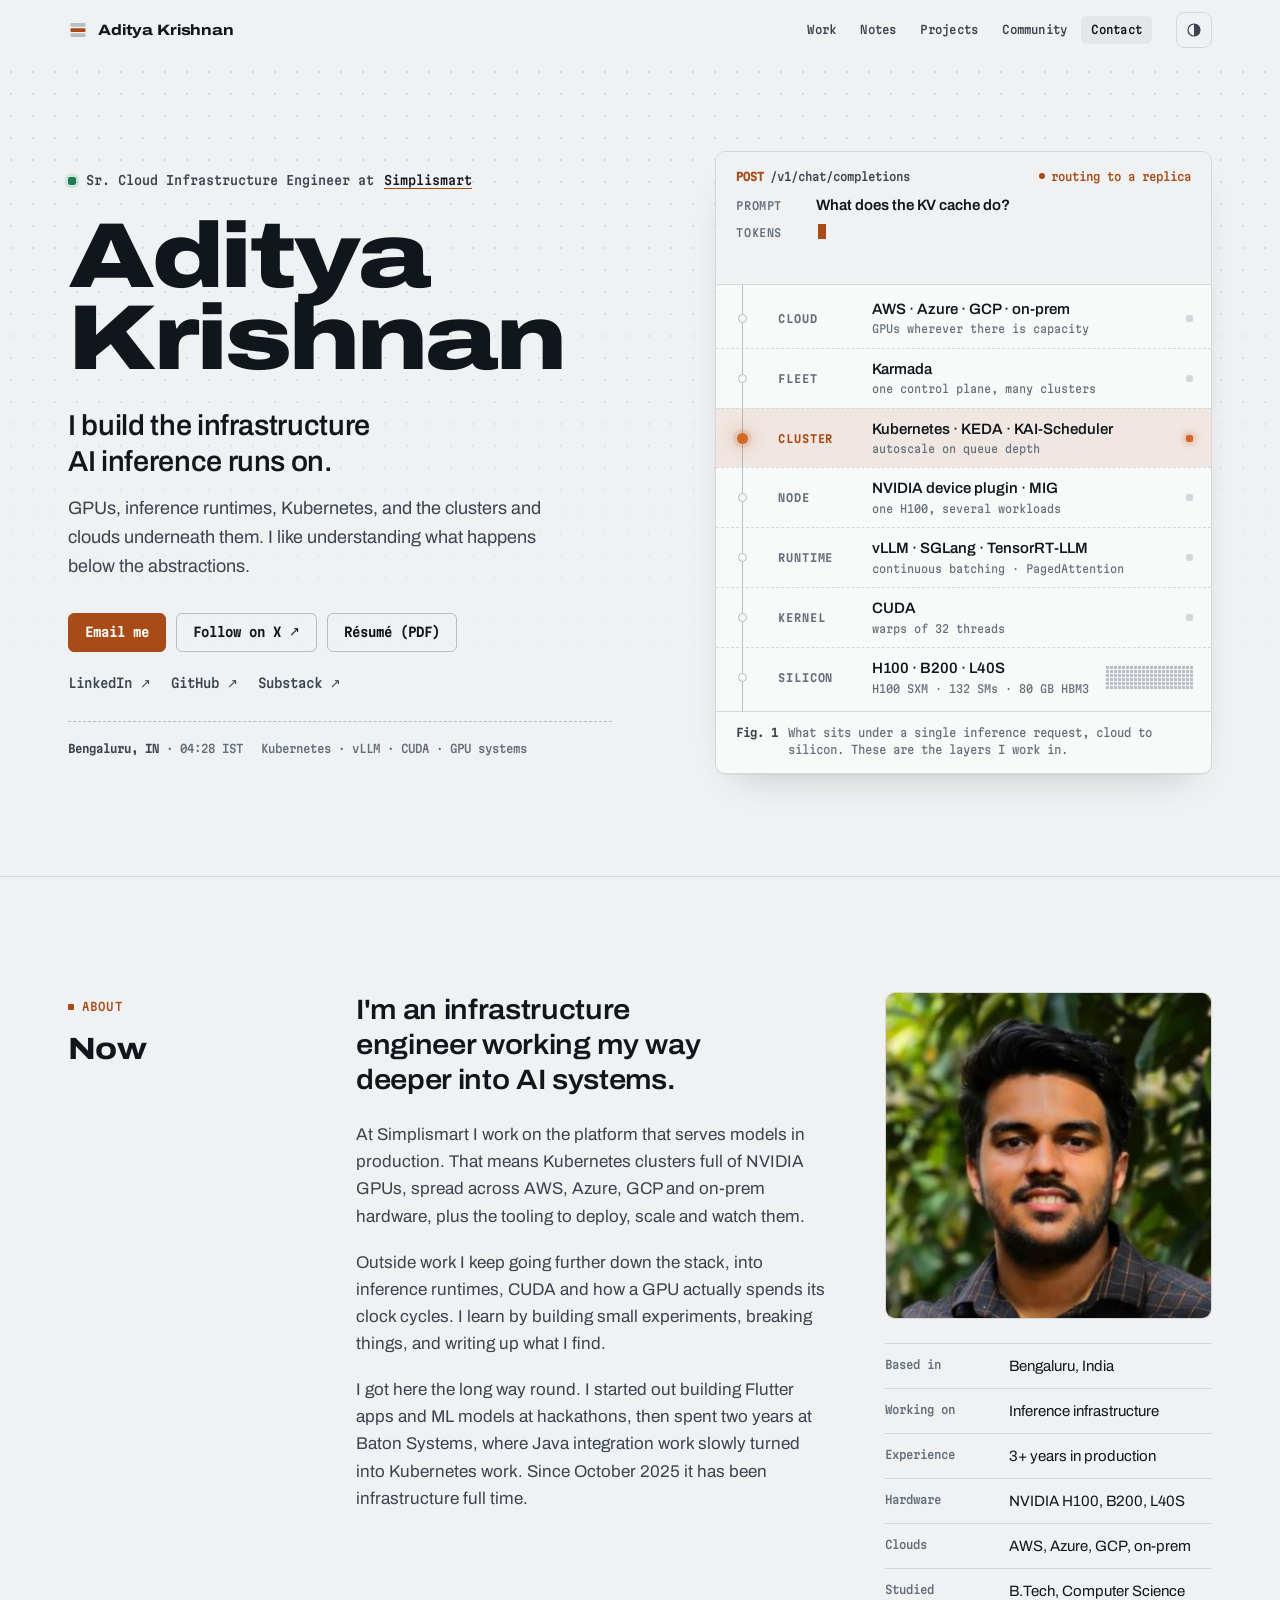
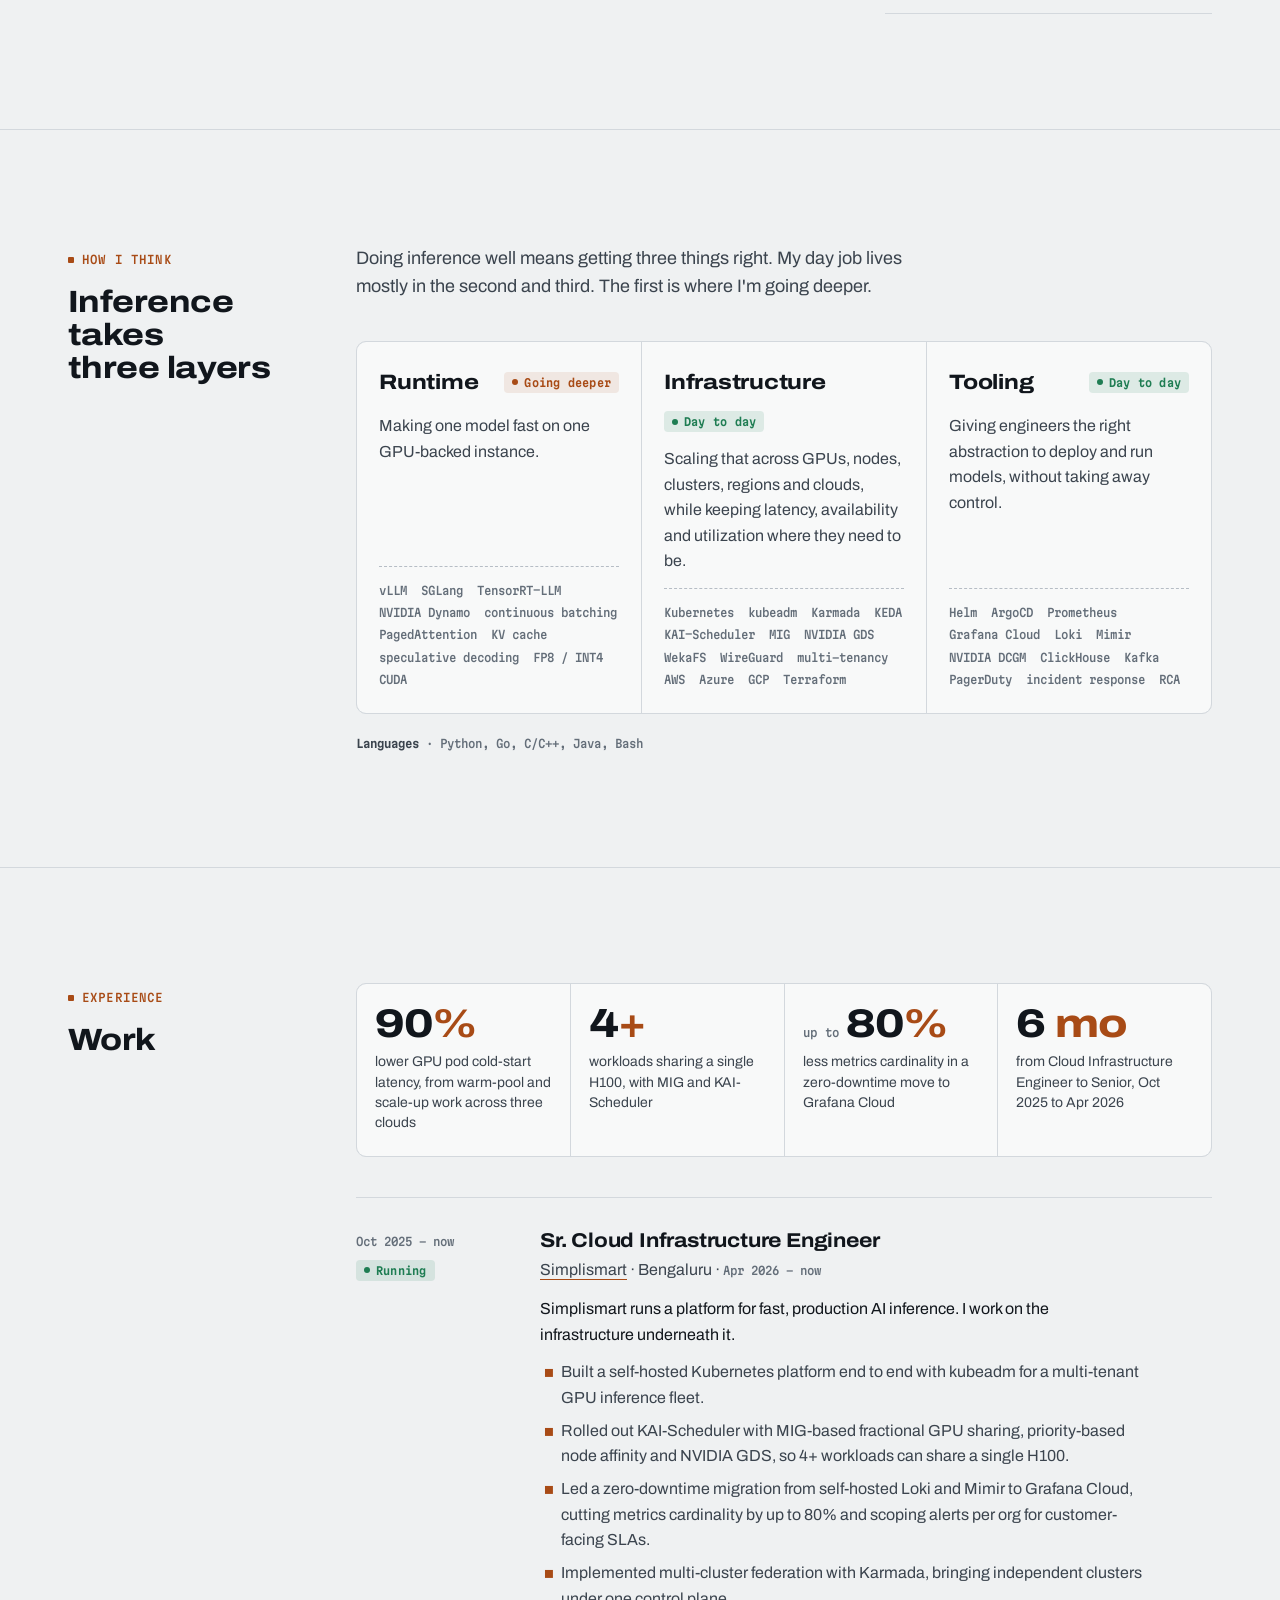
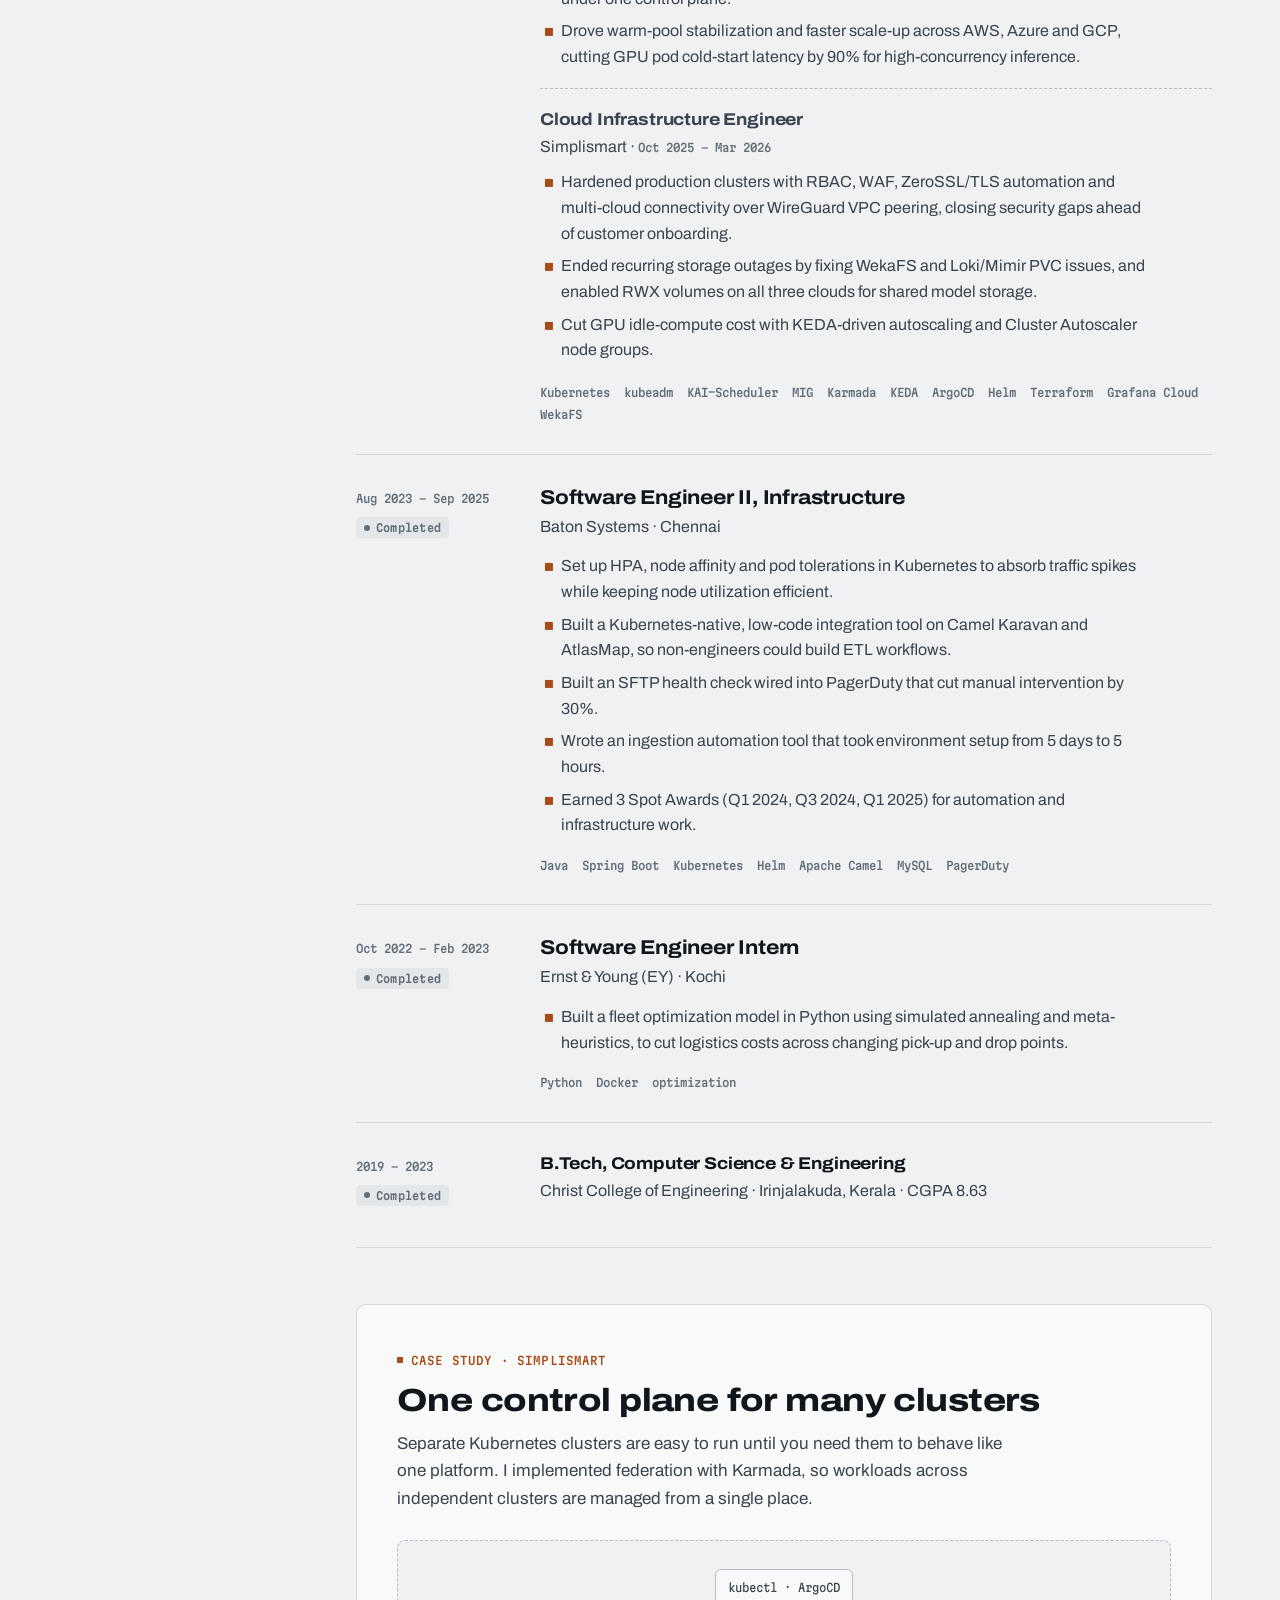
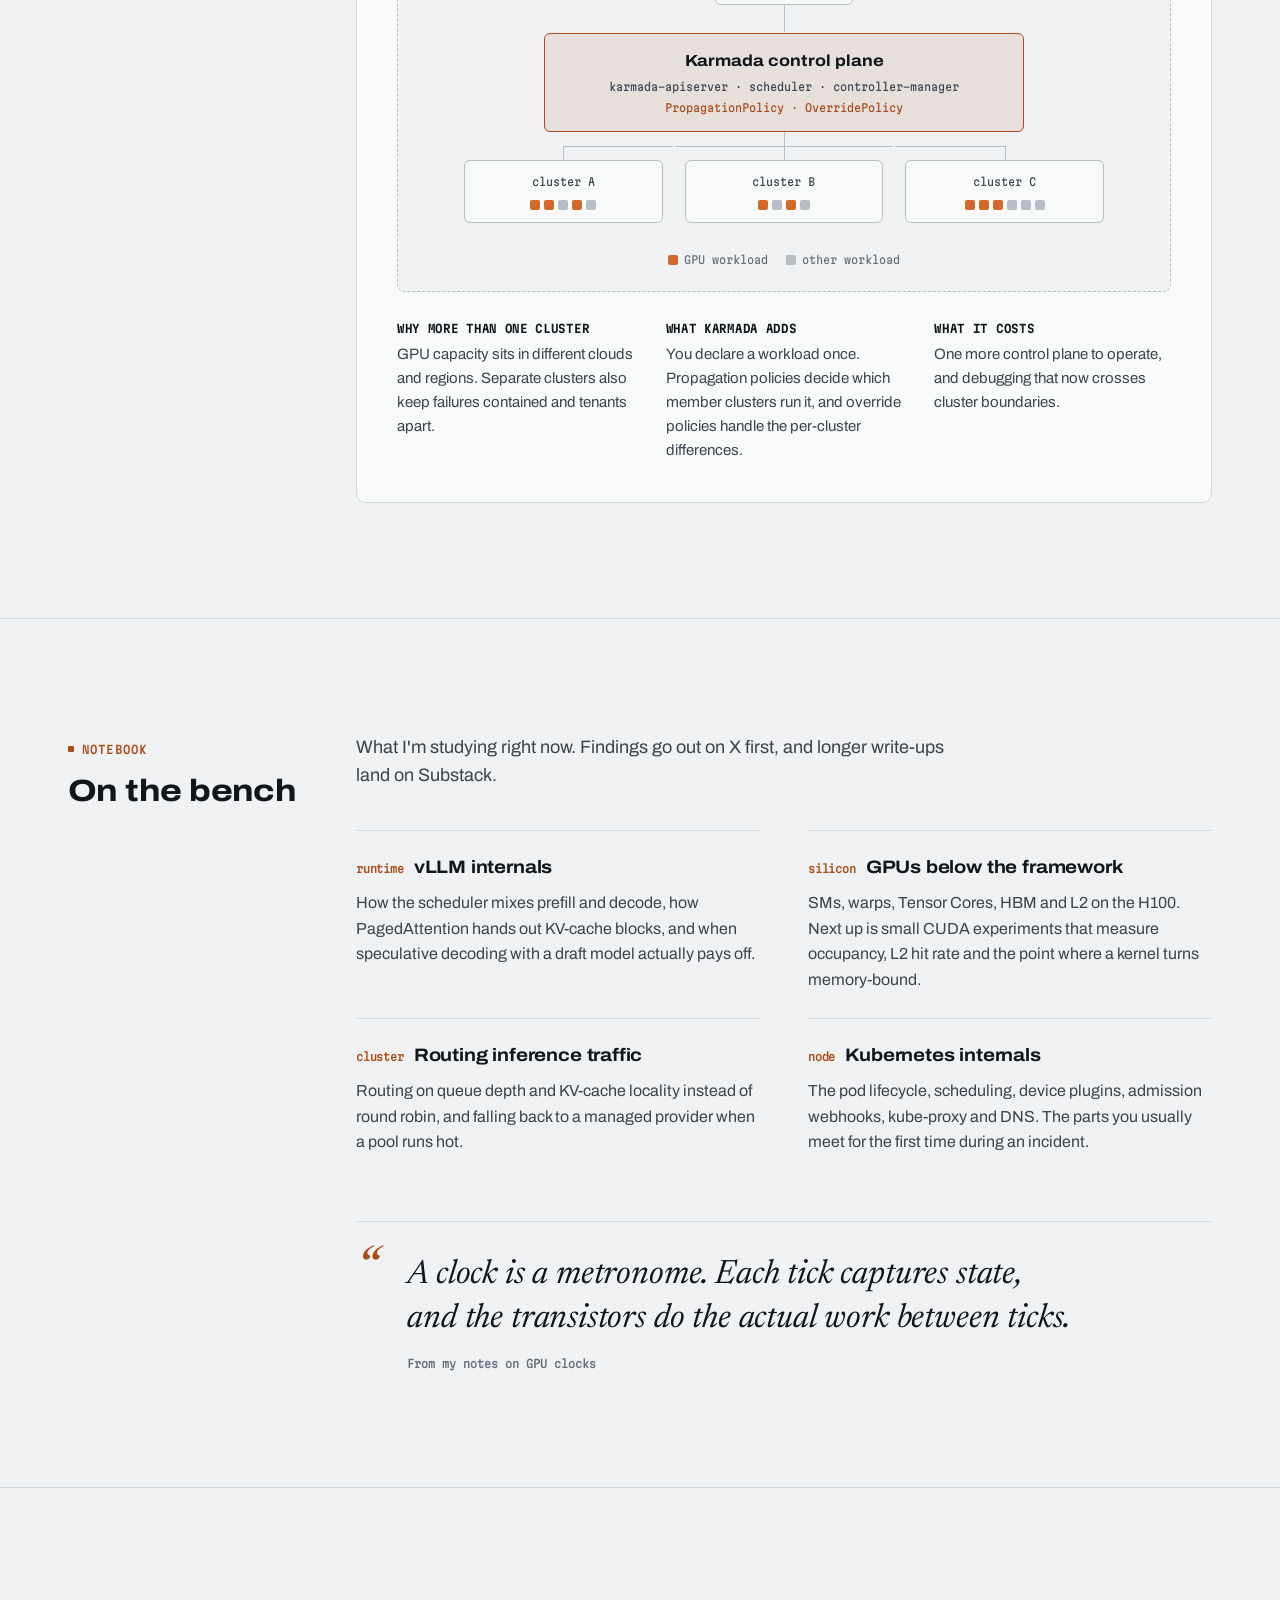
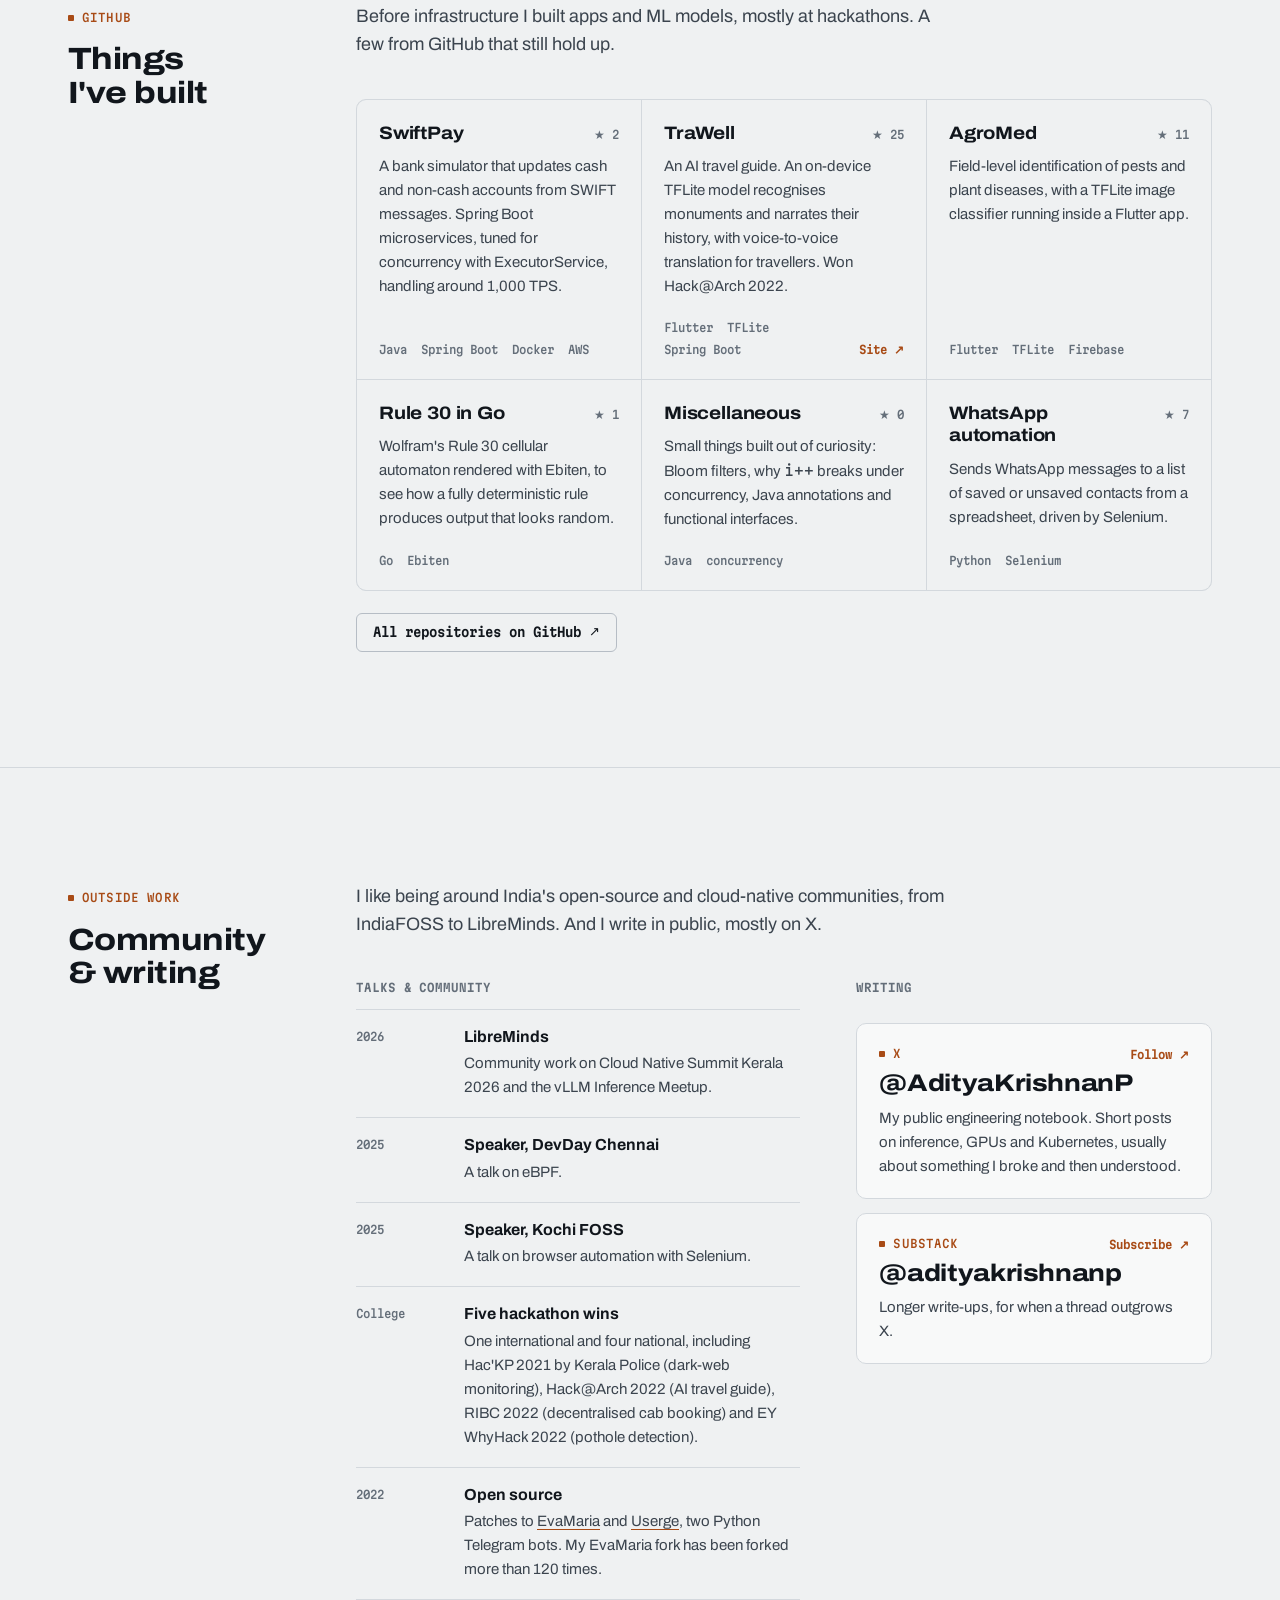
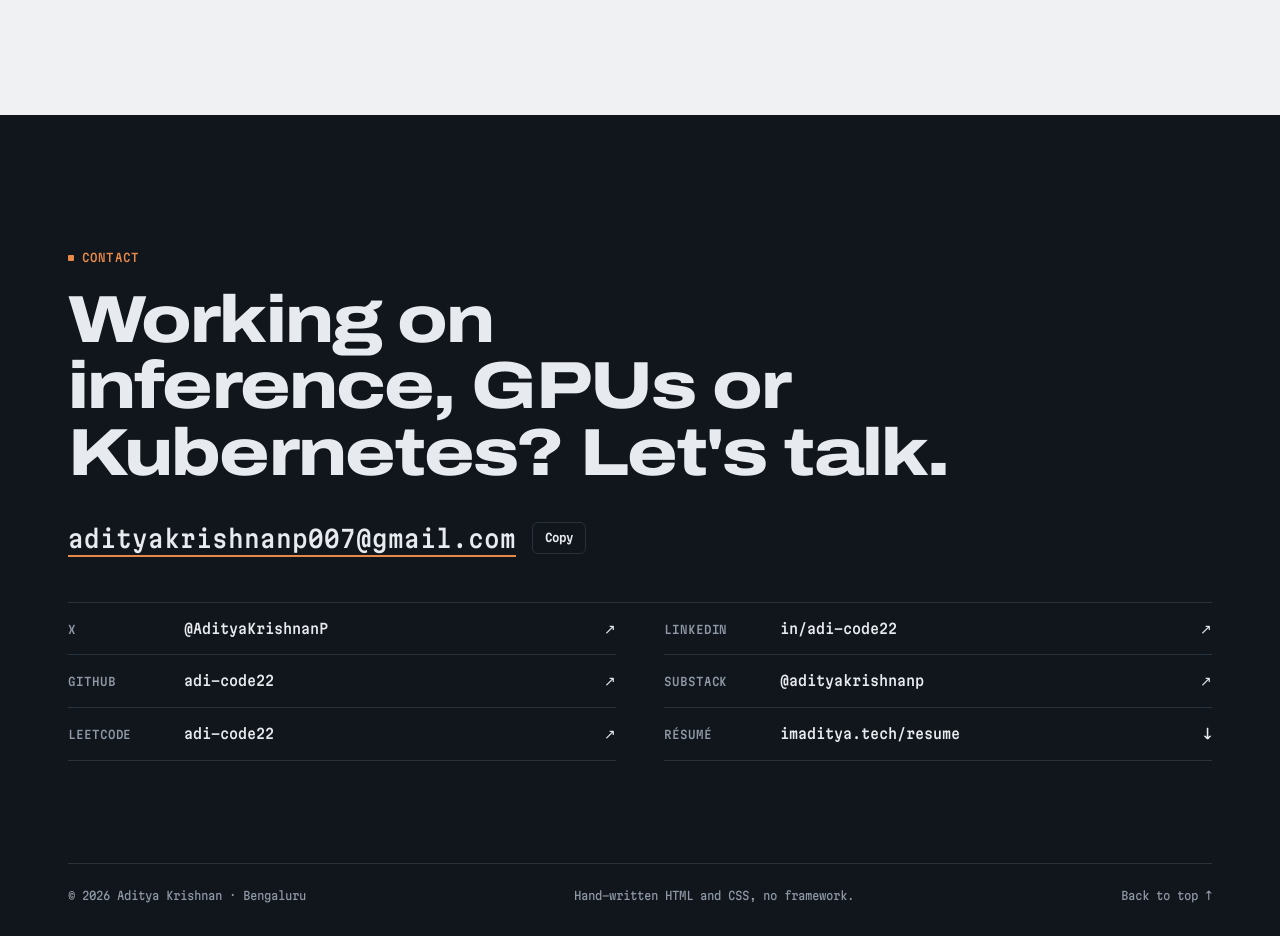
==== commit 3a48a72d: "Update site from new résumé, remove .DS_Store files - Simplismart: both roles (Cloud Infra Oct 2025," ====
--- a/index.html
+++ b/index.html
@@ -60,7 +60,8 @@
       "https://x.com/AdityaKrishnanP",
       "https://www.linkedin.com/in/adi-code22/",
       "https://github.com/adi-code22",
-      "https://substack.com/@adityakrishnanp"
+      "https://substack.com/@adityakrishnanp",
+      "https://leetcode.com/adi-code22"
     ]
   }
   </script>
@@ -109,8 +110,7 @@
           <div class="hero__actions">
             <a class="btn btn--primary" href="mailto:adityakrishnanp007@gmail.com">Email me</a>
             <a class="btn" href="https://x.com/AdityaKrishnanP" rel="noopener">Follow on X <span class="arrow" aria-hidden="true">↗</span></a>
-            <!-- Unhide once an up-to-date résumé is at resume/Adityakrishnan.pdf -->
-            <a class="btn" href="resume/Adityakrishnan.pdf" hidden>Résumé (PDF)</a>
+            <a class="btn" href="resume/Adityakrishnan.pdf">Résumé (PDF)</a>
           </div>
           <ul class="hero__links">
             <li><a href="https://www.linkedin.com/in/adi-code22/" rel="noopener">LinkedIn <span class="arrow" aria-hidden="true">↗</span></a></li>
@@ -157,13 +157,13 @@
               <li class="layer" data-status="routing to a replica">
                 <span class="layer__node" aria-hidden="true"></span>
                 <span class="layer__name">Cluster</span>
-                <span class="layer__what"><span class="layer__tools">Kubernetes · KEDA · Istio</span><span class="layer__spec">autoscale on queue depth</span></span>
+                <span class="layer__what"><span class="layer__tools">Kubernetes · KEDA · KAI-Scheduler</span><span class="layer__spec">autoscale on queue depth</span></span>
                 <span class="layer__led" aria-hidden="true"></span>
               </li>
               <li class="layer" data-status="landing on a GPU node">
                 <span class="layer__node" aria-hidden="true"></span>
                 <span class="layer__name">Node</span>
-                <span class="layer__what"><span class="layer__tools">containerd · NVIDIA device plugin</span><span class="layer__spec">nvidia.com/gpu: 8</span></span>
+                <span class="layer__what"><span class="layer__tools">NVIDIA device plugin · MIG</span><span class="layer__spec">one H100, several workloads</span></span>
                 <span class="layer__led" aria-hidden="true"></span>
               </li>
               <li class="layer" data-status="joining a running batch">
@@ -207,7 +207,7 @@
             <div class="prose">
               <p>At Simplismart I work on the platform that serves models in production. That means Kubernetes clusters full of NVIDIA GPUs, spread across AWS, Azure, GCP and on-prem hardware, plus the tooling to deploy, scale and watch them.</p>
               <p>Outside work I keep going further down the stack, into inference runtimes, CUDA and how a GPU actually spends its clock cycles. I learn by building small experiments, breaking things, and writing up what I find.</p>
-              <p>I got here the long way round. I started out building Flutter apps and ML models at hackathons, then wrote Java integration services at Baton-Ubixi before moving into infrastructure.</p>
+              <p>I got here the long way round. I started out building Flutter apps and ML models at hackathons, then spent two years at Baton Systems, where Java integration work slowly turned into Kubernetes work. Since October 2025 it has been infrastructure full time.</p>
             </div>
           </div>
 
@@ -218,6 +218,7 @@
             <dl class="facts">
               <div><dt>Based in</dt><dd>Bengaluru, India</dd></div>
               <div><dt>Working on</dt><dd>Inference infrastructure</dd></div>
+              <div><dt>Experience</dt><dd>3+ years in production</dd></div>
               <div><dt>Hardware</dt><dd>NVIDIA H100, B200, L40S</dd></div>
               <div><dt>Clouds</dt><dd>AWS, Azure, GCP, on-prem</dd></div>
               <div><dt>Studied</dt><dd>B.Tech, Computer Science</dd></div>
@@ -255,7 +256,7 @@
               </div>
               <p>Scaling that across GPUs, nodes, clusters, regions and clouds, while keeping latency, availability and utilization where they need to be.</p>
               <ul class="tags">
-                <li>Kubernetes</li><li>Karmada</li><li>KEDA</li><li>HPA</li><li>GPU scheduling</li><li>NVIDIA device plugin</li><li>Istio</li><li>multi-tenancy</li><li>AWS</li><li>Azure</li><li>GCP</li><li>Terraform</li><li>Weka</li>
+                <li>Kubernetes</li><li>kubeadm</li><li>Karmada</li><li>KEDA</li><li>KAI-Scheduler</li><li>MIG</li><li>NVIDIA GDS</li><li>WekaFS</li><li>WireGuard</li><li>multi-tenancy</li><li>AWS</li><li>Azure</li><li>GCP</li><li>Terraform</li>
               </ul>
             </article>
             <article class="layer3">
@@ -265,7 +266,7 @@
               </div>
               <p>Giving engineers the right abstraction to deploy and run models, without taking away control.</p>
               <ul class="tags">
-                <li>Helm</li><li>ArgoCD</li><li>GitHub Actions</li><li>Prometheus</li><li>Grafana</li><li>Mimir</li><li>Loki</li><li>Alloy</li><li>NVIDIA DCGM</li><li>incident response</li><li>RCA</li>
+                <li>Helm</li><li>ArgoCD</li><li>Prometheus</li><li>Grafana Cloud</li><li>Loki</li><li>Mimir</li><li>NVIDIA DCGM</li><li>ClickHouse</li><li>Kafka</li><li>PagerDuty</li><li>incident response</li><li>RCA</li>
               </ul>
             </article>
           </div>
@@ -283,39 +284,58 @@
         </header>
 
         <div>
+          <dl class="impact">
+            <div><dt>lower GPU pod cold-start latency, from warm-pool and scale-up work across three clouds</dt><dd>90<span>%</span></dd></div>
+            <div><dt>workloads sharing a single H100, with MIG and KAI-Scheduler</dt><dd>4<span>+</span></dd></div>
+            <div><dt>less metrics cardinality in a zero-downtime move to Grafana Cloud</dt><dd><small>up to</small>80<span>%</span></dd></div>
+            <div><dt>from Cloud Infrastructure Engineer to Senior, Oct 2025 to Apr 2026</dt><dd>6<span> mo</span></dd></div>
+          </dl>
+
           <div class="jobs">
             <article class="job">
-              <div class="job__when"><span>2025 – now</span><span class="pill pill--ok">Running</span></div>
+              <div class="job__when"><span>Oct 2025 – now</span><span class="pill pill--ok">Running</span></div>
               <div>
                 <h3 class="job__role">Sr. Cloud Infrastructure Engineer</h3>
-                <p class="job__org"><a href="https://simplismart.ai" rel="noopener">Simplismart</a> · Bengaluru</p>
+                <p class="job__org"><a href="https://simplismart.ai" rel="noopener">Simplismart</a> · Bengaluru · <span class="job__dates">Apr 2026 – now</span></p>
                 <p class="job__summary">Simplismart runs a platform for fast, production AI inference. I work on the infrastructure underneath it.</p>
                 <ul class="job__points">
-                  <li>Run Kubernetes infrastructure for production model serving on NVIDIA H100, B200 and L40S GPUs, including GPU-aware scheduling.</li>
-                  <li>Implemented multi-cluster federation with Karmada, bringing independent Kubernetes clusters under one control plane.</li>
-                  <li>Built observability for GPU workloads on Prometheus, Grafana, Mimir, Loki, Alloy and NVIDIA DCGM.</li>
-                  <li>Deploy and autoscale workloads with Helm, ArgoCD and KEDA across AWS, Azure, GCP and on-prem clusters.</li>
-                  <li>Work on multi-tenant cluster isolation, production debugging, incident response and root-cause analysis.</li>
+                  <li>Built a self-hosted Kubernetes platform end to end with kubeadm for a multi-tenant GPU inference fleet.</li>
+                  <li>Rolled out KAI-Scheduler with MIG-based fractional GPU sharing, priority-based node affinity and NVIDIA GDS, so 4+ workloads can share a single H100.</li>
+                  <li>Led a zero-downtime migration from self-hosted Loki and Mimir to Grafana Cloud, cutting metrics cardinality by up to 80% and scoping alerts per org for customer-facing SLAs.</li>
+                  <li>Implemented multi-cluster federation with Karmada, bringing independent clusters under one control plane.</li>
+                  <li>Drove warm-pool stabilization and faster scale-up across AWS, Azure and GCP, cutting GPU pod cold-start latency by 90% for high-concurrency inference.</li>
+                </ul>
+
+                <div class="job__prev">
+                  <h4 class="job__role job__role--prev">Cloud Infrastructure Engineer</h4>
+                  <p class="job__org">Simplismart · <span class="job__dates">Oct 2025 – Mar 2026</span></p>
+                  <ul class="job__points">
+                    <li>Hardened production clusters with RBAC, WAF, ZeroSSL/TLS automation and multi-cloud connectivity over WireGuard VPC peering, closing security gaps ahead of customer onboarding.</li>
+                    <li>Ended recurring storage outages by fixing WekaFS and Loki/Mimir PVC issues, and enabled RWX volumes on all three clouds for shared model storage.</li>
+                    <li>Cut GPU idle-compute cost with KEDA-driven autoscaling and Cluster Autoscaler node groups.</li>
+                  </ul>
+                </div>
+
+                <ul class="tags">
+                  <li>Kubernetes</li><li>kubeadm</li><li>KAI-Scheduler</li><li>MIG</li><li>Karmada</li><li>KEDA</li><li>ArgoCD</li><li>Helm</li><li>Terraform</li><li>Grafana Cloud</li><li>WekaFS</li>
+                </ul>
+              </div>
+            </article>
+
+            <article class="job">
+              <div class="job__when"><span>Aug 2023 – Sep 2025</span><span class="pill">Completed</span></div>
+              <div>
+                <h3 class="job__role">Software Engineer II, Infrastructure</h3>
+                <p class="job__org">Baton Systems · Chennai</p>
+                <ul class="job__points">
+                  <li>Set up HPA, node affinity and pod tolerations in Kubernetes to absorb traffic spikes while keeping node utilization efficient.</li>
+                  <li>Built a Kubernetes-native, low-code integration tool on Camel Karavan and AtlasMap, so non-engineers could build ETL workflows.</li>
+                  <li>Built an SFTP health check wired into PagerDuty that cut manual intervention by 30%.</li>
+                  <li>Wrote an ingestion automation tool that took environment setup from 5 days to 5 hours.</li>
+                  <li>Earned 3 Spot Awards (Q1 2024, Q3 2024, Q1 2025) for automation and infrastructure work.</li>
                 </ul>
                 <ul class="tags">
-                  <li>Kubernetes</li><li>Karmada</li><li>KEDA</li><li>ArgoCD</li><li>Helm</li><li>Istio</li><li>Terraform</li><li>vLLM</li><li>DCGM</li>
-                </ul>
-              </div>
-            </article>
-
-            <article class="job">
-              <div class="job__when"><span>Aug 2023 – 2025</span><span class="pill">Completed</span></div>
-              <div>
-                <h3 class="job__role">Software Engineer 2</h3>
-                <p class="job__org">Baton-Ubixi Systems · Chennai</p>
-                <ul class="job__points">
-                  <li>Reworked an XML-configured SFTP service to be database-driven, so Apache Camel routes change at runtime without a restart.</li>
-                  <li>Built an SFTP health check wired into PagerDuty that cut manual intervention by 30%.</li>
-                  <li>Wrote an ingestion automation tool that took environment setup from 5 days to 5 hours.</li>
-                  <li>Built a cloud-native, low-code integration tool on Camel Karavan and AtlasMap for ETL workflows.</li>
-                </ul>
-                <ul class="tags">
-                  <li>Java</li><li>Spring Boot</li><li>Apache Camel</li><li>MySQL</li><li>Docker</li><li>Kubernetes</li><li>Python</li>
+                  <li>Java</li><li>Spring Boot</li><li>Kubernetes</li><li>Helm</li><li>Apache Camel</li><li>MySQL</li><li>PagerDuty</li>
                 </ul>
               </div>
             </article>
@@ -337,8 +357,8 @@
             <article class="job job--edu">
               <div class="job__when"><span>2019 – 2023</span><span class="pill">Completed</span></div>
               <div>
-                <h3 class="job__role">B.Tech, Computer Science</h3>
-                <p class="job__org">Christ College of Engineering · Irinjalakuda, Kerala · CGPA 8.7</p>
+                <h3 class="job__role">B.Tech, Computer Science &amp; Engineering</h3>
+                <p class="job__org">Christ College of Engineering · Irinjalakuda, Kerala · CGPA 8.63</p>
               </div>
             </article>
           </div>
@@ -526,15 +546,22 @@
                 <li>
                   <span class="log__when">2025</span>
                   <div>
+                    <h4>Speaker, DevDay Chennai</h4>
+                    <p>A talk on eBPF.</p>
+                  </div>
+                </li>
+                <li>
+                  <span class="log__when">2025</span>
+                  <div>
                     <h4>Speaker, Kochi FOSS</h4>
                     <p>A talk on browser automation with Selenium.</p>
                   </div>
                 </li>
                 <li>
-                  <span class="log__when">2021 – 22</span>
+                  <span class="log__when">College</span>
                   <div>
-                    <h4>Four hackathon wins</h4>
-                    <p>Hac'KP 2021 by Kerala Police (dark-web monitoring), Hack@Arch 2022 (AI travel guide), RIBC 2022 (decentralised cab booking) and EY WhyHack 2022 (pothole detection).</p>
+                    <h4>Five hackathon wins</h4>
+                    <p>One international and four national, including Hac'KP 2021 by Kerala Police (dark-web monitoring), Hack@Arch 2022 (AI travel guide), RIBC 2022 (decentralised cab booking) and EY WhyHack 2022 (pothole detection).</p>
                   </div>
                 </li>
                 <li>
@@ -579,6 +606,8 @@
           <li><a href="https://www.linkedin.com/in/adi-code22/" rel="noopener"><span class="ep__k">LinkedIn</span><span class="ep__v">in/adi-code22</span><span aria-hidden="true">↗</span></a></li>
           <li><a href="https://github.com/adi-code22" rel="noopener"><span class="ep__k">GitHub</span><span class="ep__v">adi-code22</span><span aria-hidden="true">↗</span></a></li>
           <li><a href="https://substack.com/@adityakrishnanp" rel="noopener"><span class="ep__k">Substack</span><span class="ep__v">@adityakrishnanp</span><span aria-hidden="true">↗</span></a></li>
+          <li><a href="https://leetcode.com/adi-code22" rel="noopener"><span class="ep__k">LeetCode</span><span class="ep__v">adi-code22</span><span aria-hidden="true">↗</span></a></li>
+          <li><a href="resume/Adityakrishnan.pdf"><span class="ep__k">Résumé</span><span class="ep__v">imaditya.tech/resume</span><span aria-hidden="true">↓</span></a></li>
         </ul>
 
         <footer class="footer">
--- a/assets/css/site.css
+++ b/assets/css/site.css
@@ -1097,6 +1097,87 @@
   font-size: 1.0625rem;
 }
 
+.job__dates {
+  font: 500 var(--t-xs) / 1 var(--f-mono);
+  font-stretch: 87.5%;
+  color: var(--muted);
+  font-variant-numeric: tabular-nums;
+  white-space: nowrap;
+}
+
+/* earlier role at the same company, stacked under the current one */
+.job__prev {
+  margin: 4px 0 20px;
+  padding-top: 20px;
+  border-top: 1px dashed var(--line-strong);
+}
+
+.job__role--prev {
+  font-size: 1.0625rem;
+  color: var(--ink-2);
+}
+
+.job__prev .job__org {
+  margin-bottom: 10px;
+}
+
+/* headline results */
+
+.impact {
+  display: grid;
+  grid-template-columns: repeat(2, minmax(0, 1fr));
+  gap: 1px;
+  margin: 0 0 40px;
+  background: var(--line);
+  border: 1px solid var(--line);
+  border-radius: var(--radius);
+  overflow: hidden;
+}
+
+@media (min-width: 900px) {
+  .impact {
+    grid-template-columns: repeat(4, minmax(0, 1fr));
+  }
+}
+
+.impact div {
+  display: flex;
+  flex-direction: column;
+  gap: 8px;
+  padding: 20px 18px 22px;
+  background: var(--bg-raised);
+}
+
+.impact dd {
+  order: -1;
+  margin: 0;
+  font-family: var(--f-display);
+  font-stretch: 118%;
+  font-weight: 800;
+  font-size: clamp(1.9rem, 3.2vw, 2.5rem);
+  line-height: 1;
+  letter-spacing: -0.025em;
+  font-variant-numeric: tabular-nums;
+}
+
+.impact dd span {
+  color: var(--accent);
+}
+
+.impact dd small {
+  margin-right: 6px;
+  font: 500 var(--t-xs) / 1 var(--f-mono);
+  font-stretch: 87.5%;
+  letter-spacing: 0.04em;
+  color: var(--muted);
+}
+
+.impact dt {
+  font-size: 0.875rem;
+  line-height: 1.45;
+  color: var(--ink-2);
+}
+
 /* case study */
 
 .case {
